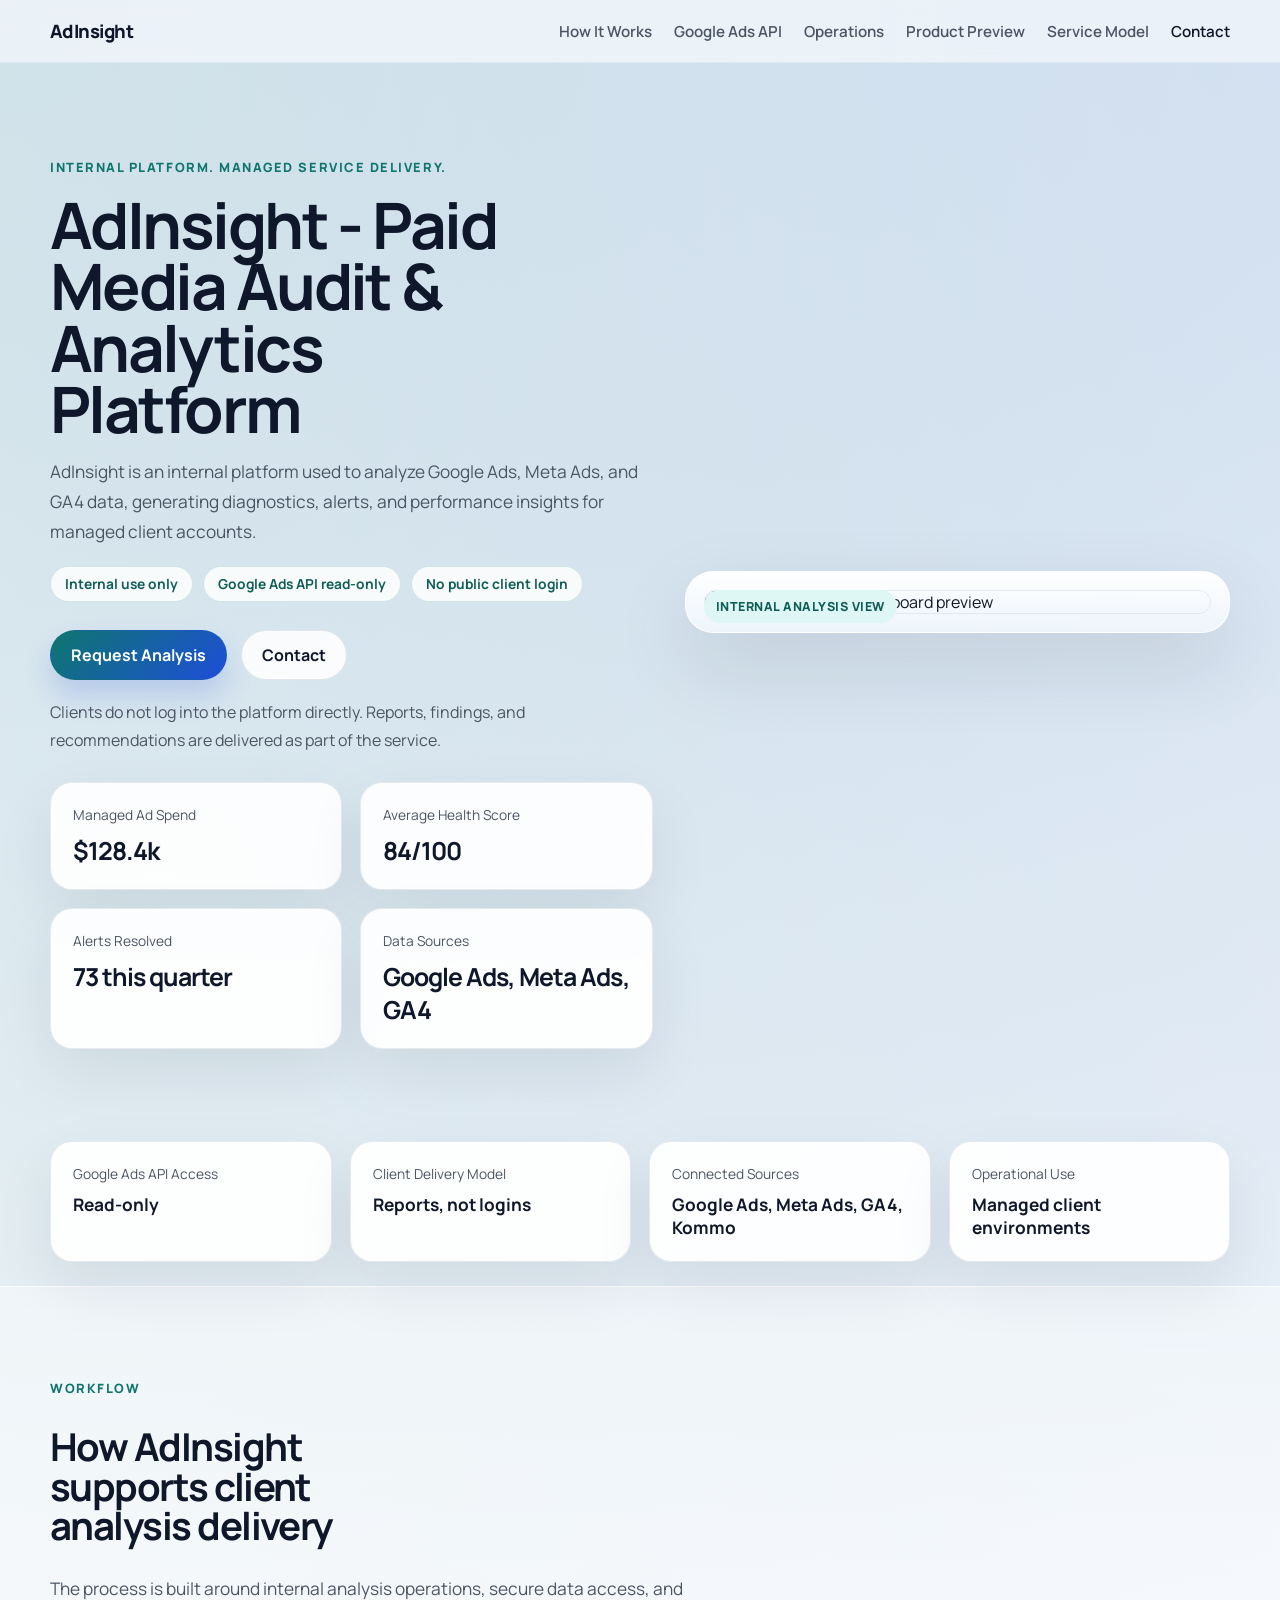
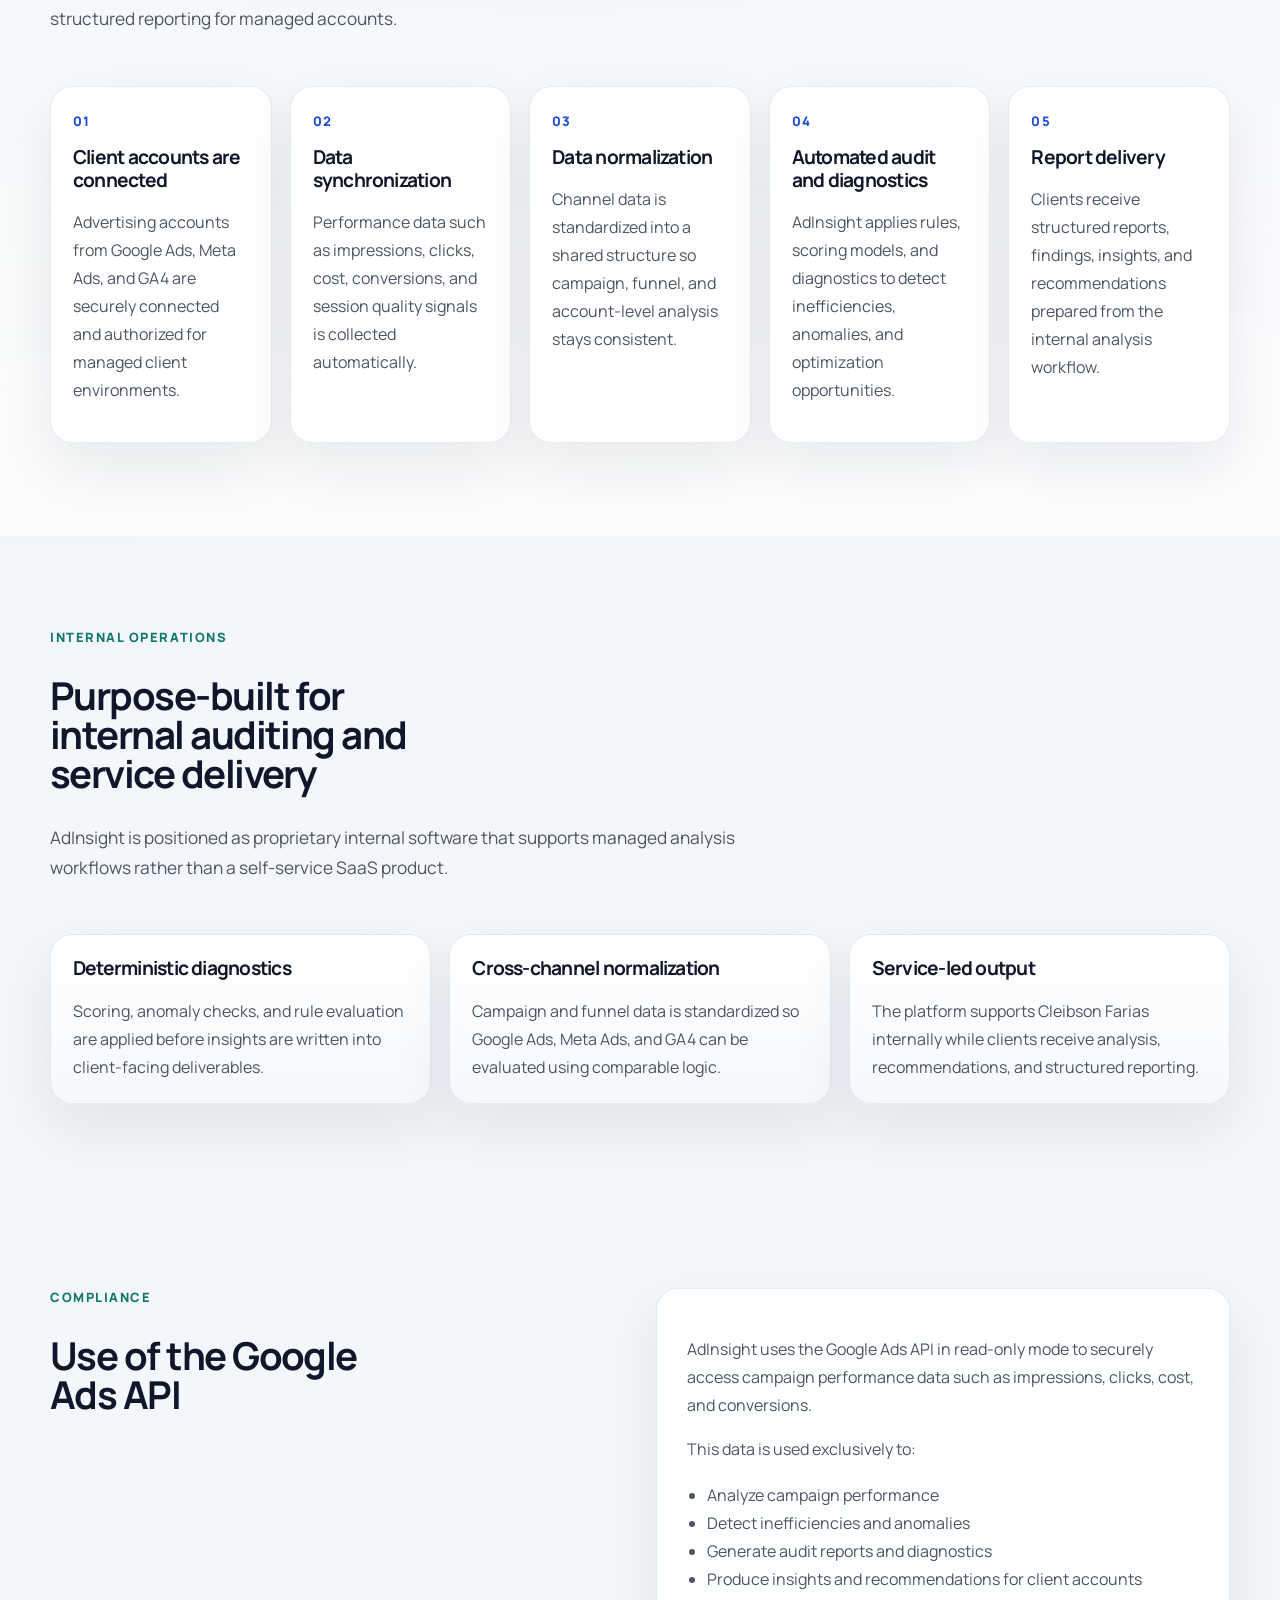
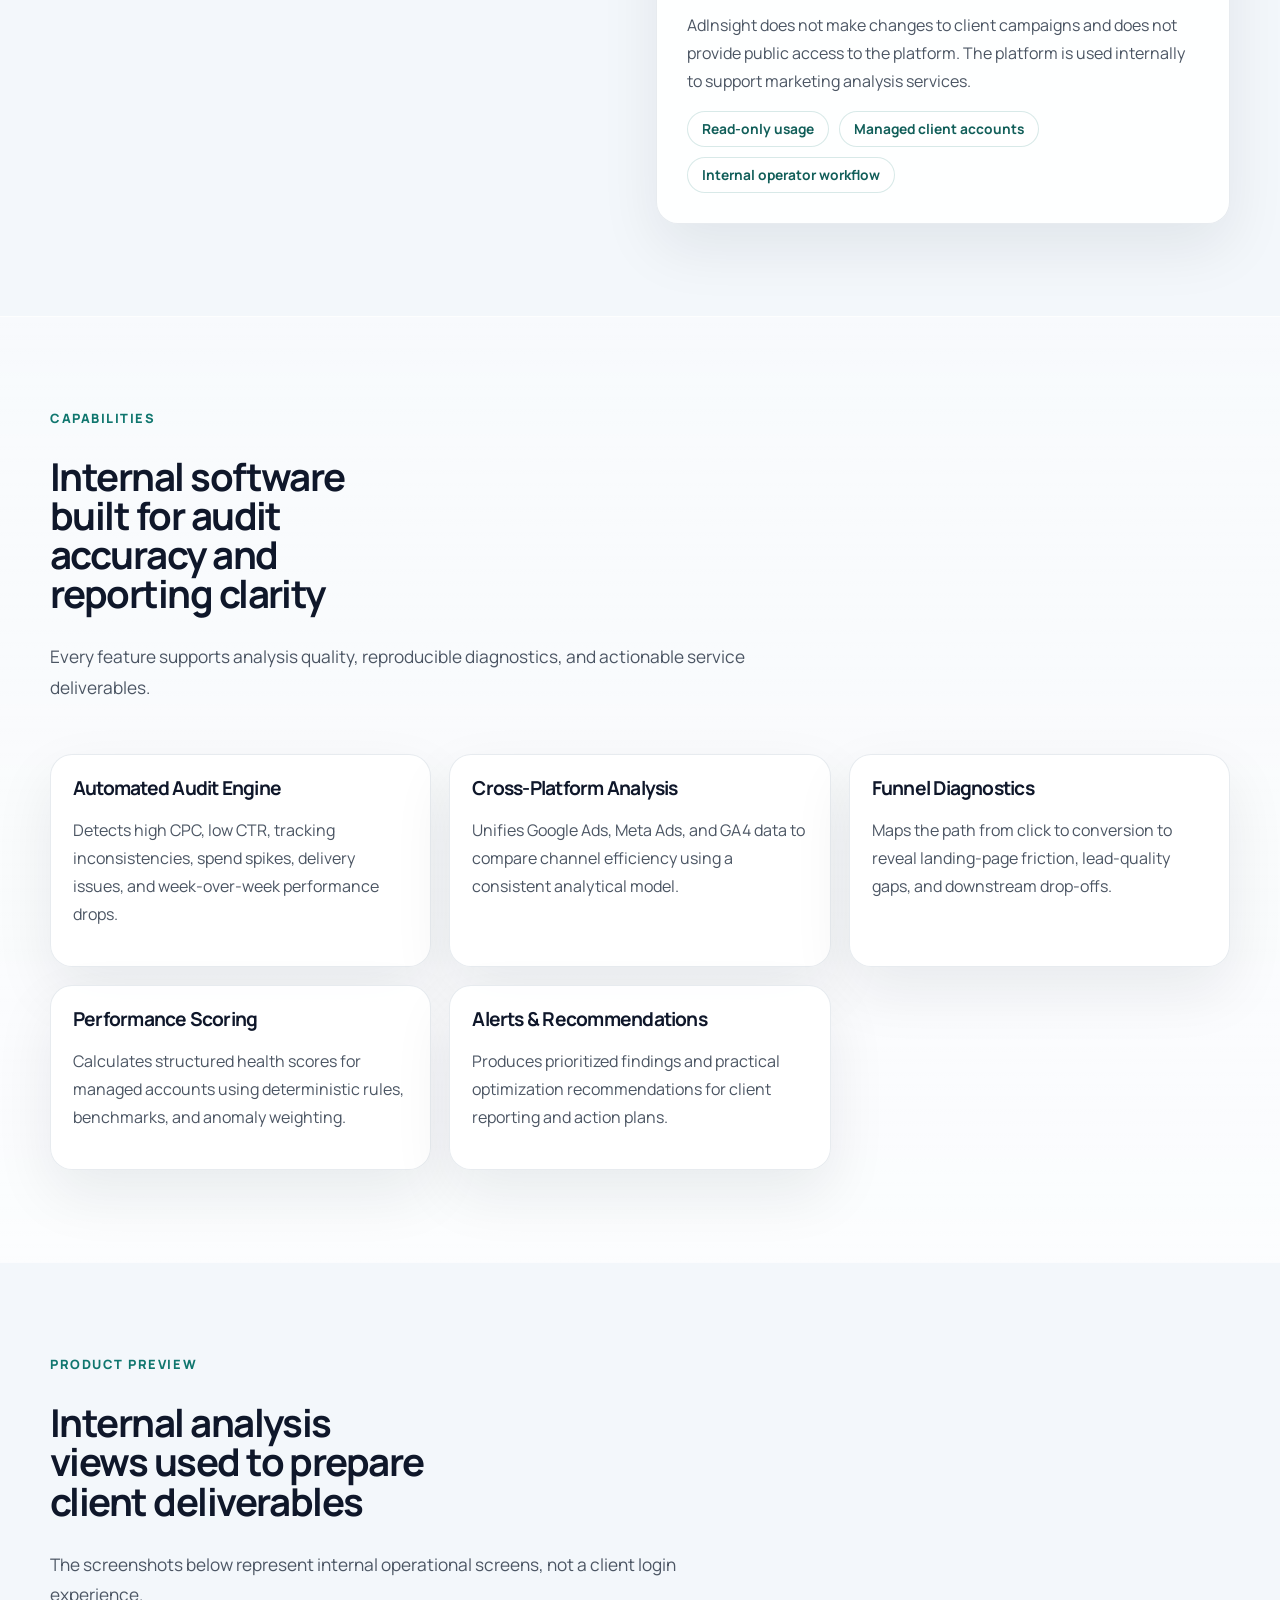
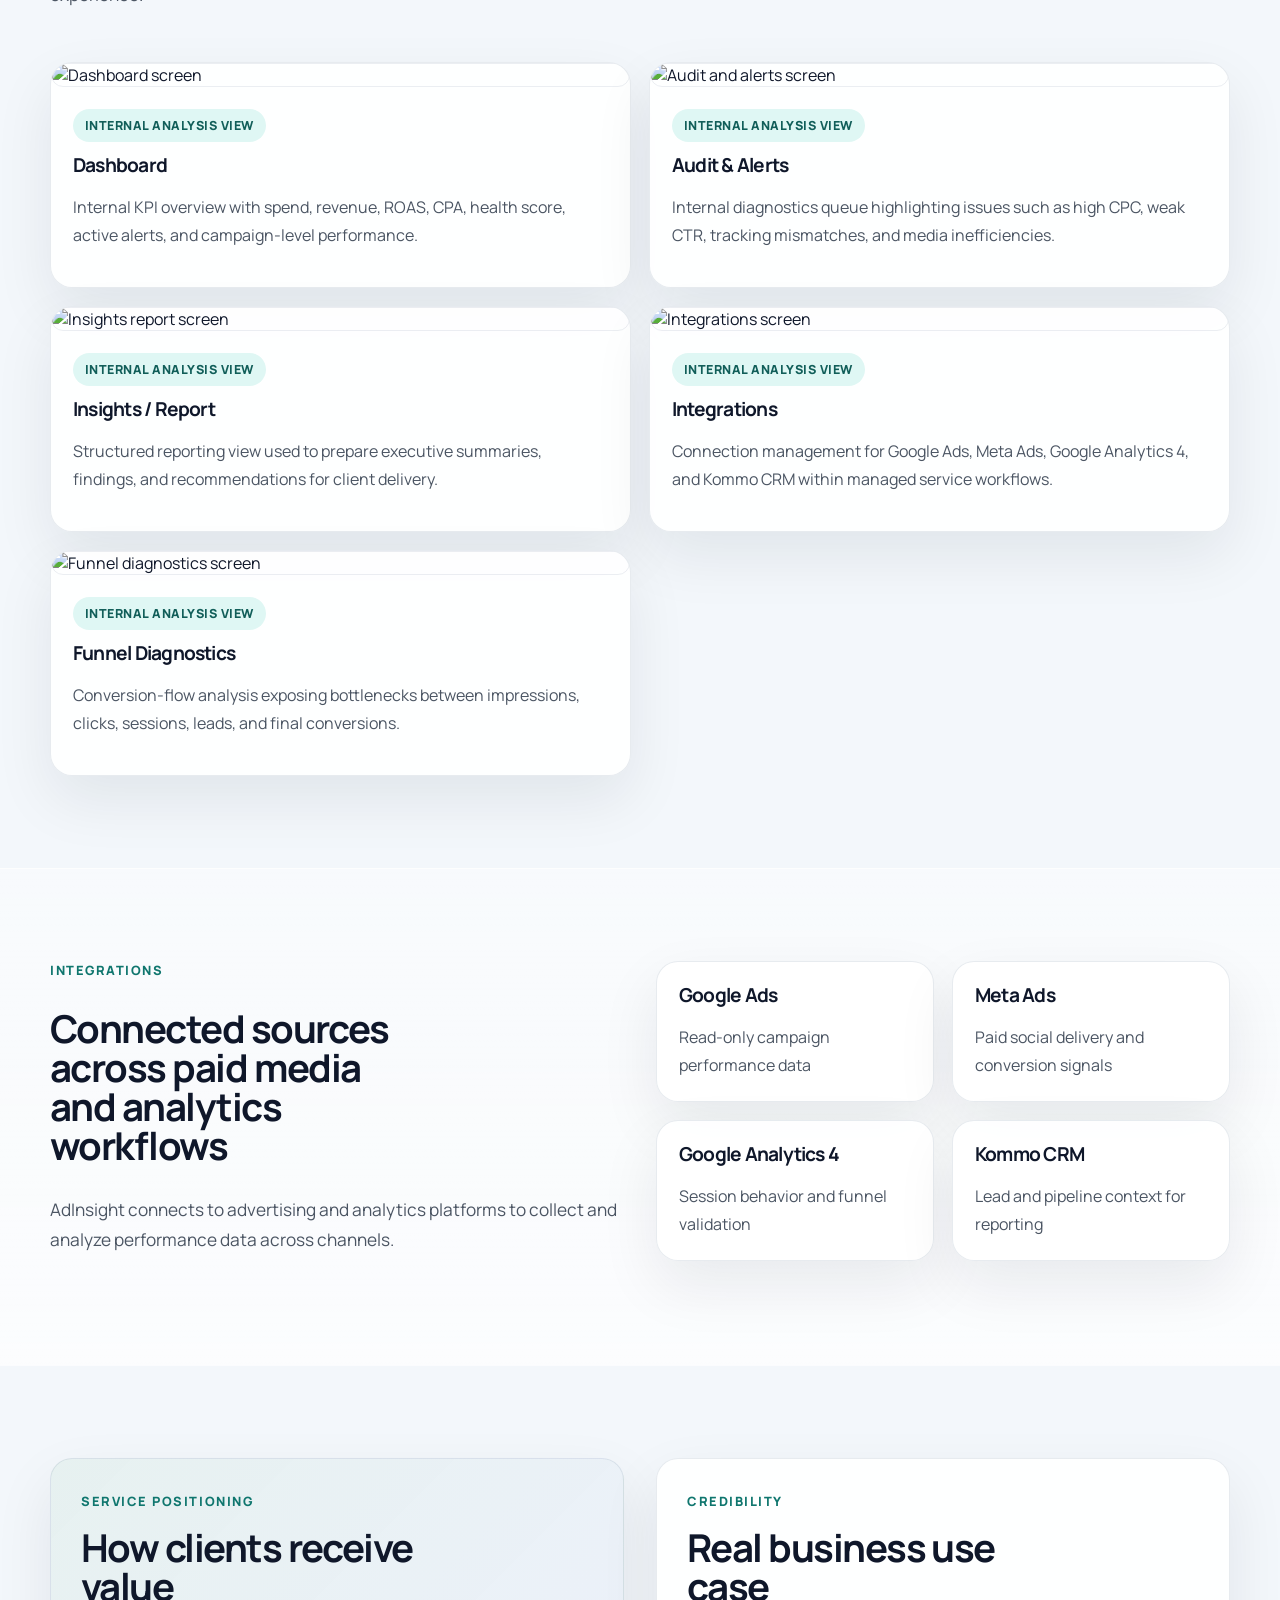
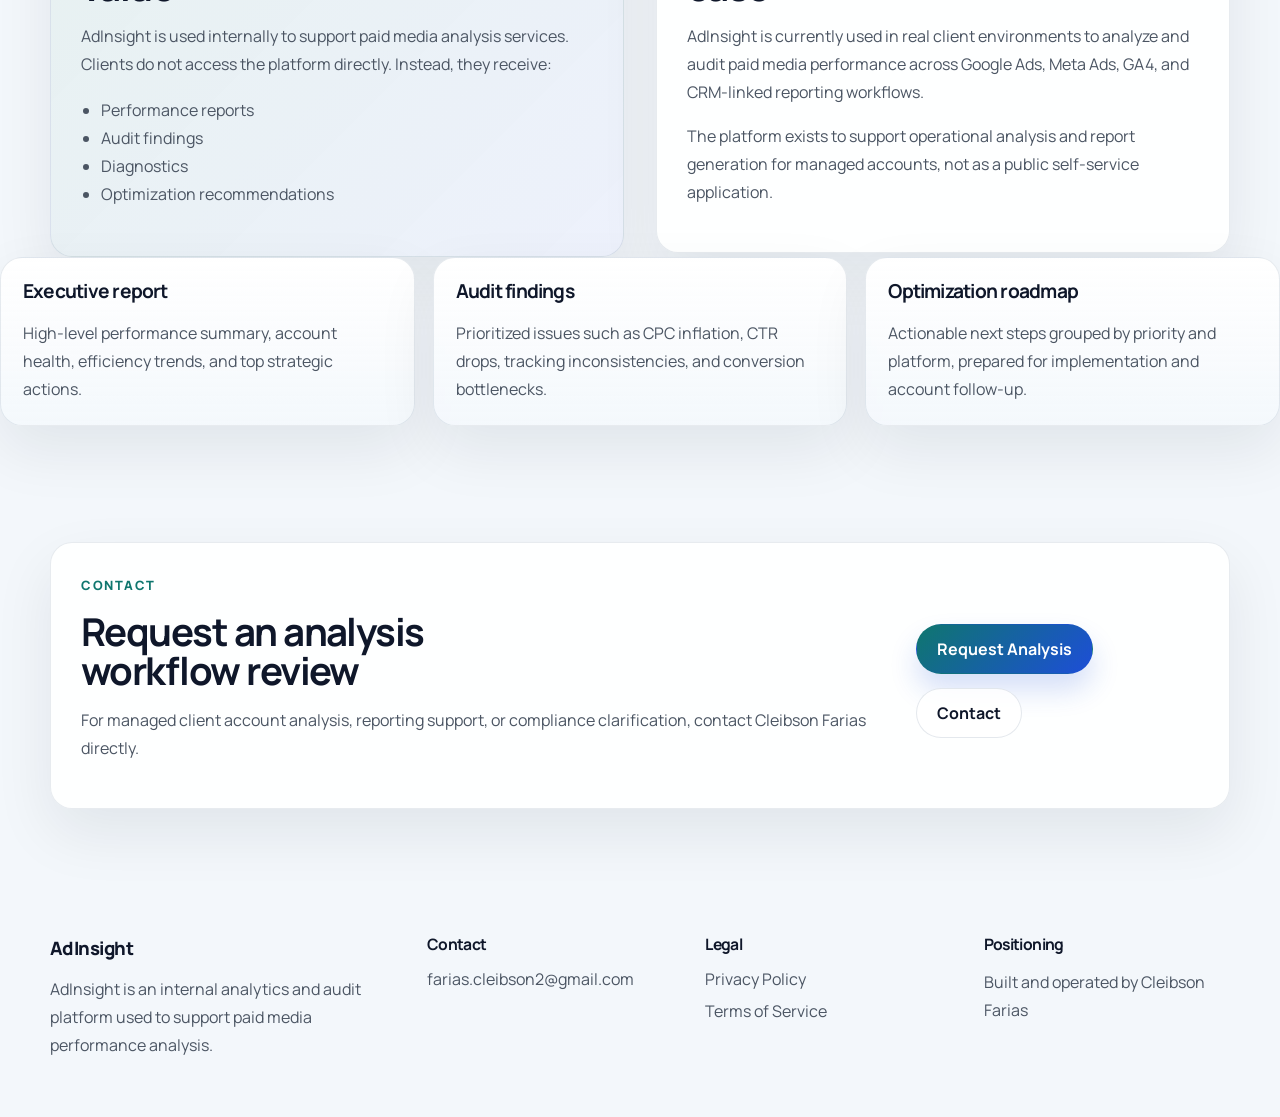
==== index.html @ 9302a30e "Add files via upload" ====
<!DOCTYPE html>
<html lang="en">
<head>
    <meta charset="UTF-8">
    <meta name="viewport" content="width=device-width, initial-scale=1.0">
    <title>AdInsight | Internal Paid Media Audit Platform</title>
    <meta
        name="description"
        content="AdInsight is an internal paid media audit and analytics platform used by Cleibson Farias to analyze managed client accounts and deliver reports, diagnostics, and recommendations."
    >
    <meta name="theme-color" content="#f3f7fb">
    <meta property="og:title" content="AdInsight | Internal Paid Media Audit Platform">
    <meta property="og:description" content="Internal paid media audit and analytics platform used to analyze managed Google Ads, Meta Ads, and GA4 accounts.">
    <meta property="og:type" content="website">
    <meta property="og:image" content="./images/dashboard.png">
    <link rel="preconnect" href="https://fonts.googleapis.com">
    <link rel="preconnect" href="https://fonts.gstatic.com" crossorigin>
    <link href="https://fonts.googleapis.com/css2?family=Manrope:wght@400;500;600;700;800&display=swap" rel="stylesheet">
    <link rel="stylesheet" href="./site.css">
</head>
<body>
<header class="site-header">
    <div class="container header-inner">
        <a class="brand" href="./">AdInsight</a>
        <nav class="nav">
            <a href="#how-it-works">How It Works</a>
            <a href="#google-ads-api">Google Ads API</a>
            <a href="#internal-operations">Operations</a>
            <a href="#product-preview">Product Preview</a>
            <a href="#service-model">Service Model</a>
            <a href="mailto:farias.cleibson2@gmail.com" class="nav-cta">Contact</a>
        </nav>
    </div>
</header>

<main>
    <section class="hero">
        <div class="container hero-grid">
            <div class="hero-copy">
                <div class="eyebrow">Internal platform. Managed service delivery.</div>
                <h1>AdInsight - Paid Media Audit &amp; Analytics Platform</h1>
                <p class="hero-subtitle">
                    AdInsight is an internal platform used to analyze Google Ads, Meta Ads, and GA4 data,
                    generating diagnostics, alerts, and performance insights for managed client accounts.
                </p>
                <div class="hero-tags">
                    <span>Internal use only</span>
                    <span>Google Ads API read-only</span>
                    <span>No public client login</span>
                </div>
                <div class="hero-cta">
                    <a class="button button-primary" href="mailto:farias.cleibson2@gmail.com?subject=Request%20Analysis">Request Analysis</a>
                    <a class="button button-secondary" href="mailto:farias.cleibson2@gmail.com">Contact</a>
                </div>
                <p class="hero-note">
                    Clients do not log into the platform directly. Reports, findings, and recommendations are delivered as part of the service.
                </p>
                <div class="hero-metrics">
                    <article class="metric-card">
                        <span>Managed Ad Spend</span>
                        <strong>$128.4k</strong>
                    </article>
                    <article class="metric-card">
                        <span>Average Health Score</span>
                        <strong>84/100</strong>
                    </article>
                    <article class="metric-card">
                        <span>Alerts Resolved</span>
                        <strong>73 this quarter</strong>
                    </article>
                    <article class="metric-card">
                        <span>Data Sources</span>
                        <strong>Google Ads, Meta Ads, GA4</strong>
                    </article>
                </div>
            </div>
            <div class="hero-visual">
                <div class="visual-frame">
                    <div class="visual-badge">Internal analysis view</div>
                    <img src="./images/dashboard.png" alt="AdInsight internal dashboard preview">
                </div>
            </div>
        </div>
    </section>

    <section class="signals-strip">
        <div class="container signals-grid">
            <article class="signal-card">
                <span>Google Ads API Access</span>
                <strong>Read-only</strong>
            </article>
            <article class="signal-card">
                <span>Client Delivery Model</span>
                <strong>Reports, not logins</strong>
            </article>
            <article class="signal-card">
                <span>Connected Sources</span>
                <strong>Google Ads, Meta Ads, GA4, Kommo</strong>
            </article>
            <article class="signal-card">
                <span>Operational Use</span>
                <strong>Managed client environments</strong>
            </article>
        </div>
    </section>

    <section class="section section-alt" id="how-it-works">
        <div class="container">
            <div class="section-heading">
                <div class="eyebrow">Workflow</div>
                <h2>How AdInsight supports client analysis delivery</h2>
                <p>The process is built around internal analysis operations, secure data access, and structured reporting for managed accounts.</p>
            </div>
            <div class="steps-grid">
                <article class="step-card">
                    <span class="step-number">01</span>
                    <h3>Client accounts are connected</h3>
                    <p>Advertising accounts from Google Ads, Meta Ads, and GA4 are securely connected and authorized for managed client environments.</p>
                </article>
                <article class="step-card">
                    <span class="step-number">02</span>
                    <h3>Data synchronization</h3>
                    <p>Performance data such as impressions, clicks, cost, conversions, and session quality signals is collected automatically.</p>
                </article>
                <article class="step-card">
                    <span class="step-number">03</span>
                    <h3>Data normalization</h3>
                    <p>Channel data is standardized into a shared structure so campaign, funnel, and account-level analysis stays consistent.</p>
                </article>
                <article class="step-card">
                    <span class="step-number">04</span>
                    <h3>Automated audit and diagnostics</h3>
                    <p>AdInsight applies rules, scoring models, and diagnostics to detect inefficiencies, anomalies, and optimization opportunities.</p>
                </article>
                <article class="step-card">
                    <span class="step-number">05</span>
                    <h3>Report delivery</h3>
                    <p>Clients receive structured reports, findings, insights, and recommendations prepared from the internal analysis workflow.</p>
                </article>
            </div>
        </div>
    </section>

    <section class="section" id="internal-operations">
        <div class="container">
            <div class="section-heading">
                <div class="eyebrow">Internal Operations</div>
                <h2>Purpose-built for internal auditing and service delivery</h2>
                <p>AdInsight is positioned as proprietary internal software that supports managed analysis workflows rather than a self-service SaaS product.</p>
            </div>
            <div class="highlight-grid">
                <article class="highlight-card">
                    <h3>Deterministic diagnostics</h3>
                    <p>Scoring, anomaly checks, and rule evaluation are applied before insights are written into client-facing deliverables.</p>
                </article>
                <article class="highlight-card">
                    <h3>Cross-channel normalization</h3>
                    <p>Campaign and funnel data is standardized so Google Ads, Meta Ads, and GA4 can be evaluated using comparable logic.</p>
                </article>
                <article class="highlight-card">
                    <h3>Service-led output</h3>
                    <p>The platform supports Cleibson Farias internally while clients receive analysis, recommendations, and structured reporting.</p>
                </article>
            </div>
        </div>
    </section>

    <section class="section" id="google-ads-api">
        <div class="container split-section">
            <div class="section-heading narrow">
                <div class="eyebrow">Compliance</div>
                <h2>Use of the Google Ads API</h2>
            </div>
            <div class="compliance-card">
                <p>
                    AdInsight uses the Google Ads API in read-only mode to securely access campaign performance data such as impressions, clicks, cost, and conversions.
                </p>
                <p>This data is used exclusively to:</p>
                <ul class="check-list">
                    <li>Analyze campaign performance</li>
                    <li>Detect inefficiencies and anomalies</li>
                    <li>Generate audit reports and diagnostics</li>
                    <li>Produce insights and recommendations for client accounts</li>
                </ul>
                <p>
                    AdInsight does not make changes to client campaigns and does not provide public access to the platform. The platform is used internally to support marketing analysis services.
                </p>
                <div class="compliance-badges">
                    <span>Read-only usage</span>
                    <span>Managed client accounts</span>
                    <span>Internal operator workflow</span>
                </div>
            </div>
        </div>
    </section>

    <section class="section section-alt" id="features">
        <div class="container">
            <div class="section-heading">
                <div class="eyebrow">Capabilities</div>
                <h2>Internal software built for audit accuracy and reporting clarity</h2>
                <p>Every feature supports analysis quality, reproducible diagnostics, and actionable service deliverables.</p>
            </div>
            <div class="feature-grid">
                <article class="feature-card">
                    <h3>Automated Audit Engine</h3>
                    <p>Detects high CPC, low CTR, tracking inconsistencies, spend spikes, delivery issues, and week-over-week performance drops.</p>
                </article>
                <article class="feature-card">
                    <h3>Cross-Platform Analysis</h3>
                    <p>Unifies Google Ads, Meta Ads, and GA4 data to compare channel efficiency using a consistent analytical model.</p>
                </article>
                <article class="feature-card">
                    <h3>Funnel Diagnostics</h3>
                    <p>Maps the path from click to conversion to reveal landing-page friction, lead-quality gaps, and downstream drop-offs.</p>
                </article>
                <article class="feature-card">
                    <h3>Performance Scoring</h3>
                    <p>Calculates structured health scores for managed accounts using deterministic rules, benchmarks, and anomaly weighting.</p>
                </article>
                <article class="feature-card">
                    <h3>Alerts &amp; Recommendations</h3>
                    <p>Produces prioritized findings and practical optimization recommendations for client reporting and action plans.</p>
                </article>
            </div>
        </div>
    </section>

    <section class="section" id="product-preview">
        <div class="container">
            <div class="section-heading">
                <div class="eyebrow">Product Preview</div>
                <h2>Internal analysis views used to prepare client deliverables</h2>
                <p>The screenshots below represent internal operational screens, not a client login experience.</p>
            </div>
            <div class="preview-grid">
                <article class="preview-card">
                    <img src="./images/dashboard.png" alt="Dashboard screen">
                    <div class="preview-copy">
                        <div class="preview-meta">Internal analysis view</div>
                        <h3>Dashboard</h3>
                        <p>Internal KPI overview with spend, revenue, ROAS, CPA, health score, active alerts, and campaign-level performance.</p>
                    </div>
                </article>
                <article class="preview-card">
                    <img src="./images/alerts.png" alt="Audit and alerts screen">
                    <div class="preview-copy">
                        <div class="preview-meta">Internal analysis view</div>
                        <h3>Audit &amp; Alerts</h3>
                        <p>Internal diagnostics queue highlighting issues such as high CPC, weak CTR, tracking mismatches, and media inefficiencies.</p>
                    </div>
                </article>
                <article class="preview-card">
                    <img src="./images/insights.png" alt="Insights report screen">
                    <div class="preview-copy">
                        <div class="preview-meta">Internal analysis view</div>
                        <h3>Insights / Report</h3>
                        <p>Structured reporting view used to prepare executive summaries, findings, and recommendations for client delivery.</p>
                    </div>
                </article>
                <article class="preview-card">
                    <img src="./images/integrations.png" alt="Integrations screen">
                    <div class="preview-copy">
                        <div class="preview-meta">Internal analysis view</div>
                        <h3>Integrations</h3>
                        <p>Connection management for Google Ads, Meta Ads, Google Analytics 4, and Kommo CRM within managed service workflows.</p>
                    </div>
                </article>
                <article class="preview-card">
                    <img src="./images/funnel.png" alt="Funnel diagnostics screen">
                    <div class="preview-copy">
                        <div class="preview-meta">Internal analysis view</div>
                        <h3>Funnel Diagnostics</h3>
                        <p>Conversion-flow analysis exposing bottlenecks between impressions, clicks, sessions, leads, and final conversions.</p>
                    </div>
                </article>
            </div>
        </div>
    </section>

    <section class="section section-alt" id="integrations">
        <div class="container split-section integrations-layout">
            <div class="section-heading narrow">
                <div class="eyebrow">Integrations</div>
                <h2>Connected sources across paid media and analytics workflows</h2>
                <p>AdInsight connects to advertising and analytics platforms to collect and analyze performance data across channels.</p>
            </div>
            <div class="integration-list">
                <article class="integration-card">
                    <h3>Google Ads</h3>
                    <p>Read-only campaign performance data</p>
                </article>
                <article class="integration-card">
                    <h3>Meta Ads</h3>
                    <p>Paid social delivery and conversion signals</p>
                </article>
                <article class="integration-card">
                    <h3>Google Analytics 4</h3>
                    <p>Session behavior and funnel validation</p>
                </article>
                <article class="integration-card">
                    <h3>Kommo CRM</h3>
                    <p>Lead and pipeline context for reporting</p>
                </article>
            </div>
        </div>
    </section>

    <section class="section" id="service-model">
        <div class="container service-grid">
            <div class="service-card service-card-primary">
                <div class="eyebrow">Service Positioning</div>
                <h2>How clients receive value</h2>
                <p>
                    AdInsight is used internally to support paid media analysis services. Clients do not access the platform directly. Instead, they receive:
                </p>
                <ul class="check-list">
                    <li>Performance reports</li>
                    <li>Audit findings</li>
                    <li>Diagnostics</li>
                    <li>Optimization recommendations</li>
                </ul>
            </div>
            <div class="service-card">
                <div class="eyebrow">Credibility</div>
                <h2>Real business use case</h2>
                <p>
                    AdInsight is currently used in real client environments to analyze and audit paid media performance across Google Ads, Meta Ads, GA4, and CRM-linked reporting workflows.
                </p>
                <p>
                    The platform exists to support operational analysis and report generation for managed accounts, not as a public self-service application.
                </p>
            </div>
        </div>
        <div class="deliverables-grid">
            <article class="deliverable-card">
                <h3>Executive report</h3>
                <p>High-level performance summary, account health, efficiency trends, and top strategic actions.</p>
            </article>
            <article class="deliverable-card">
                <h3>Audit findings</h3>
                <p>Prioritized issues such as CPC inflation, CTR drops, tracking inconsistencies, and conversion bottlenecks.</p>
            </article>
            <article class="deliverable-card">
                <h3>Optimization roadmap</h3>
                <p>Actionable next steps grouped by priority and platform, prepared for implementation and account follow-up.</p>
            </article>
        </div>
    </section>

    <section class="section final-cta">
        <div class="container final-cta-card">
            <div>
                <div class="eyebrow">Contact</div>
                <h2>Request an analysis workflow review</h2>
                <p>For managed client account analysis, reporting support, or compliance clarification, contact Cleibson Farias directly.</p>
            </div>
            <div class="hero-cta">
                <a class="button button-primary" href="mailto:farias.cleibson2@gmail.com?subject=AdInsight%20Analysis%20Request">Request Analysis</a>
                <a class="button button-secondary" href="mailto:farias.cleibson2@gmail.com">Contact</a>
            </div>
        </div>
    </section>
</main>

<footer class="site-footer">
    <div class="container footer-grid">
        <div>
            <div class="brand footer-brand">AdInsight</div>
            <p>AdInsight is an internal analytics and audit platform used to support paid media performance analysis.</p>
        </div>
        <div>
            <h3>Contact</h3>
            <a href="mailto:farias.cleibson2@gmail.com">farias.cleibson2@gmail.com</a>
        </div>
        <div>
            <h3>Legal</h3>
            <a href="./privacy-policy.html">Privacy Policy</a>
            <a href="./terms-of-service.html">Terms of Service</a>
        </div>
        <div>
            <h3>Positioning</h3>
            <p>Built and operated by Cleibson Farias</p>
        </div>
    </div>
</footer>
</body>
</html>
---- site.css ----
:root {
    --bg: #f3f7fb;
    --surface: rgba(255, 255, 255, 0.92);
    --text: #0f172a;
    --muted: #4b5563;
    --border: rgba(148, 163, 184, 0.22);
    --accent: #0f766e;
    --accent-dark: #115e59;
    --accent-soft: #dff7f4;
    --secondary: #1d4ed8;
    --shadow: 0 24px 60px rgba(15, 23, 42, 0.08);
    --radius-xl: 28px;
    --radius-lg: 22px;
    --container: 1180px;
}

* { box-sizing: border-box; }
html { scroll-behavior: smooth; }
body {
    margin: 0;
    font-family: "Manrope", sans-serif;
    color: var(--text);
    background:
        radial-gradient(circle at top left, rgba(15, 118, 110, 0.12), transparent 30%),
        radial-gradient(circle at top right, rgba(29, 78, 216, 0.1), transparent 28%),
        var(--bg);
}
a { color: inherit; text-decoration: none; }
img { display: block; width: 100%; }
.container { width: min(calc(100% - 40px), var(--container)); margin: 0 auto; }
.site-header {
    position: sticky; top: 0; z-index: 20; backdrop-filter: blur(18px);
    background: rgba(243, 247, 251, 0.78); border-bottom: 1px solid rgba(148, 163, 184, 0.12);
}
.header-inner { display: flex; align-items: center; justify-content: space-between; padding: 18px 0; gap: 24px; }
.brand { font-size: 1.15rem; font-weight: 800; letter-spacing: -0.03em; }
.nav { display: flex; align-items: center; gap: 22px; flex-wrap: wrap; }
.nav a { color: var(--muted); font-size: 0.95rem; font-weight: 600; }
.nav-cta { color: var(--text) !important; }
.hero, .section { padding: 92px 0; }
.section-alt {
    background: linear-gradient(180deg, rgba(255, 255, 255, 0.42), rgba(255, 255, 255, 0.72));
    border-top: 1px solid rgba(255, 255, 255, 0.52);
    border-bottom: 1px solid rgba(255, 255, 255, 0.52);
}
.hero-grid, .split-section, .service-grid, .footer-grid { display: grid; gap: 32px; }
.hero-grid { grid-template-columns: 1.05fr 0.95fr; align-items: center; }
.eyebrow {
    display: inline-flex; align-items: center; gap: 8px; font-size: 0.8rem; font-weight: 800;
    text-transform: uppercase; letter-spacing: 0.12em; color: var(--accent); margin-bottom: 18px;
}
h1, h2, h3 { margin: 0; letter-spacing: -0.04em; }
h1 { font-size: clamp(2.9rem, 5vw, 4.8rem); line-height: 0.96; max-width: 12ch; }
h2 { font-size: clamp(2rem, 3vw, 3rem); line-height: 1.02; max-width: 15ch; }
h3 { font-size: 1.2rem; line-height: 1.2; }
p, li { color: var(--muted); line-height: 1.75; font-size: 1rem; }
.hero-subtitle, .section-heading p { font-size: 1.08rem; max-width: 64ch; }
.hero-cta { display: flex; gap: 14px; flex-wrap: wrap; margin: 28px 0 18px; }
.button {
    display: inline-flex; align-items: center; justify-content: center; min-height: 50px; padding: 0 20px;
    border-radius: 999px; border: 1px solid transparent; font-weight: 700;
    transition: transform 160ms ease, box-shadow 160ms ease, background 160ms ease;
}
.button:hover { transform: translateY(-1px); }
.button-primary {
    color: #fff; background: linear-gradient(135deg, var(--accent), var(--secondary));
    box-shadow: 0 16px 28px rgba(29, 78, 216, 0.18);
}
.button-secondary { background: rgba(255, 255, 255, 0.86); border-color: rgba(148, 163, 184, 0.25); }
.hero-note { max-width: 58ch; }
.hero-tags, .compliance-badges { display: flex; gap: 10px; flex-wrap: wrap; }
.hero-tags { margin-top: 18px; }
.hero-tags span, .compliance-badges span {
    display: inline-flex; align-items: center; min-height: 36px; padding: 0 14px; border-radius: 999px;
    border: 1px solid rgba(15, 118, 110, 0.16); background: rgba(255, 255, 255, 0.82);
    color: var(--accent-dark); font-size: 0.86rem; font-weight: 700;
}
.hero-metrics, .steps-grid, .feature-grid, .preview-grid, .integration-list, .signals-grid, .highlight-grid, .deliverables-grid {
    display: grid; gap: 18px;
}
.hero-metrics { grid-template-columns: repeat(2, minmax(0, 1fr)); margin-top: 28px; }
.metric-card, .signal-card, .step-card, .feature-card, .preview-card, .integration-card, .highlight-card, .deliverable-card, .service-card, .compliance-card, .final-cta-card, .legal-card {
    background: var(--surface); border: 1px solid var(--border); border-radius: var(--radius-lg); box-shadow: var(--shadow);
}
.metric-card, .signal-card, .step-card, .feature-card, .integration-card, .highlight-card, .deliverable-card { padding: 22px; }
.metric-card span, .signal-card span { display: block; font-size: 0.86rem; color: var(--muted); margin-bottom: 10px; }
.metric-card strong { font-size: 1.55rem; letter-spacing: -0.04em; }
.signals-strip { padding: 0 0 24px; }
.signals-grid { grid-template-columns: repeat(4, minmax(0, 1fr)); }
.signal-card strong { font-size: 1.08rem; line-height: 1.35; }
.visual-frame {
    position: relative; padding: 18px; background: linear-gradient(180deg, rgba(255, 255, 255, 0.98), rgba(238, 245, 251, 0.95));
    border-radius: var(--radius-xl); border: 1px solid rgba(255, 255, 255, 0.9); box-shadow: 0 30px 80px rgba(15, 23, 42, 0.12);
}
.visual-frame img, .preview-card img { border-radius: 18px; border: 1px solid rgba(148, 163, 184, 0.18); }
.visual-badge, .preview-meta {
    display: inline-flex; width: fit-content; padding: 8px 12px; border-radius: 999px; background: var(--accent-soft);
    color: var(--accent-dark); font-size: 0.78rem; font-weight: 800; letter-spacing: 0.04em; text-transform: uppercase;
}
.visual-badge { position: absolute; top: 18px; left: 18px; }
.section-heading { display: grid; gap: 12px; margin-bottom: 34px; }
.narrow { margin-bottom: 0; }
.steps-grid { grid-template-columns: repeat(5, minmax(0, 1fr)); }
.step-number {
    display: inline-flex; margin-bottom: 16px; color: var(--secondary); font-size: 0.82rem; font-weight: 800; letter-spacing: 0.1em;
}
.split-section, .service-grid { grid-template-columns: repeat(2, minmax(0, 1fr)); align-items: start; }
.compliance-card, .service-card, .final-cta-card, .legal-card { padding: 30px; }
.check-list { margin: 18px 0; padding-left: 20px; }
.highlight-grid, .feature-grid, .deliverables-grid { grid-template-columns: repeat(3, minmax(0, 1fr)); }
.highlight-card, .deliverable-card {
    background: linear-gradient(180deg, rgba(255, 255, 255, 0.98), rgba(244, 248, 252, 0.9));
}
.highlight-card p, .deliverable-card p, .integration-card p { margin-bottom: 0; }
.preview-grid, .integration-list { grid-template-columns: repeat(2, minmax(0, 1fr)); }
.preview-card { overflow: hidden; }
.preview-copy { padding: 22px; }
.preview-copy h3 { margin: 12px 0 10px; }
.service-card-primary { background: linear-gradient(135deg, rgba(15, 118, 110, 0.1), rgba(29, 78, 216, 0.08)), var(--surface); }
.final-cta { padding-top: 24px; }
.final-cta-card { display: flex; align-items: center; justify-content: space-between; gap: 28px; }
.site-footer { padding: 34px 0 48px; }
.footer-grid { grid-template-columns: 1.4fr 1fr 1fr 1fr; align-items: start; }
.footer-grid h3 { font-size: 0.98rem; margin-bottom: 14px; }
.footer-grid a, .footer-grid p { display: block; margin: 0 0 10px; color: var(--muted); }
.footer-brand { margin-bottom: 14px; }
.legal-page { min-height: 100vh; display: grid; place-items: center; padding: 40px 0; }
.legal-back { display: inline-flex; margin-bottom: 18px; font-weight: 700; color: var(--secondary); }
@media (max-width: 1100px) {
    .hero-grid, .split-section, .service-grid, .footer-grid, .preview-grid, .feature-grid, .steps-grid, .integration-list, .signals-grid, .highlight-grid, .deliverables-grid {
        grid-template-columns: 1fr;
    }
    .hero-visual { order: -1; }
    .final-cta-card { flex-direction: column; align-items: flex-start; }
}
@media (max-width: 720px) {
    .container { width: min(calc(100% - 24px), var(--container)); }
    .site-header { position: static; }
    .header-inner, .nav { flex-direction: column; align-items: flex-start; }
    .hero, .section { padding: 64px 0; }
    .hero-metrics { grid-template-columns: 1fr; }
    .visual-badge { position: static; margin-bottom: 12px; }
    .compliance-card, .service-card, .final-cta-card, .legal-card { padding: 22px; }
}
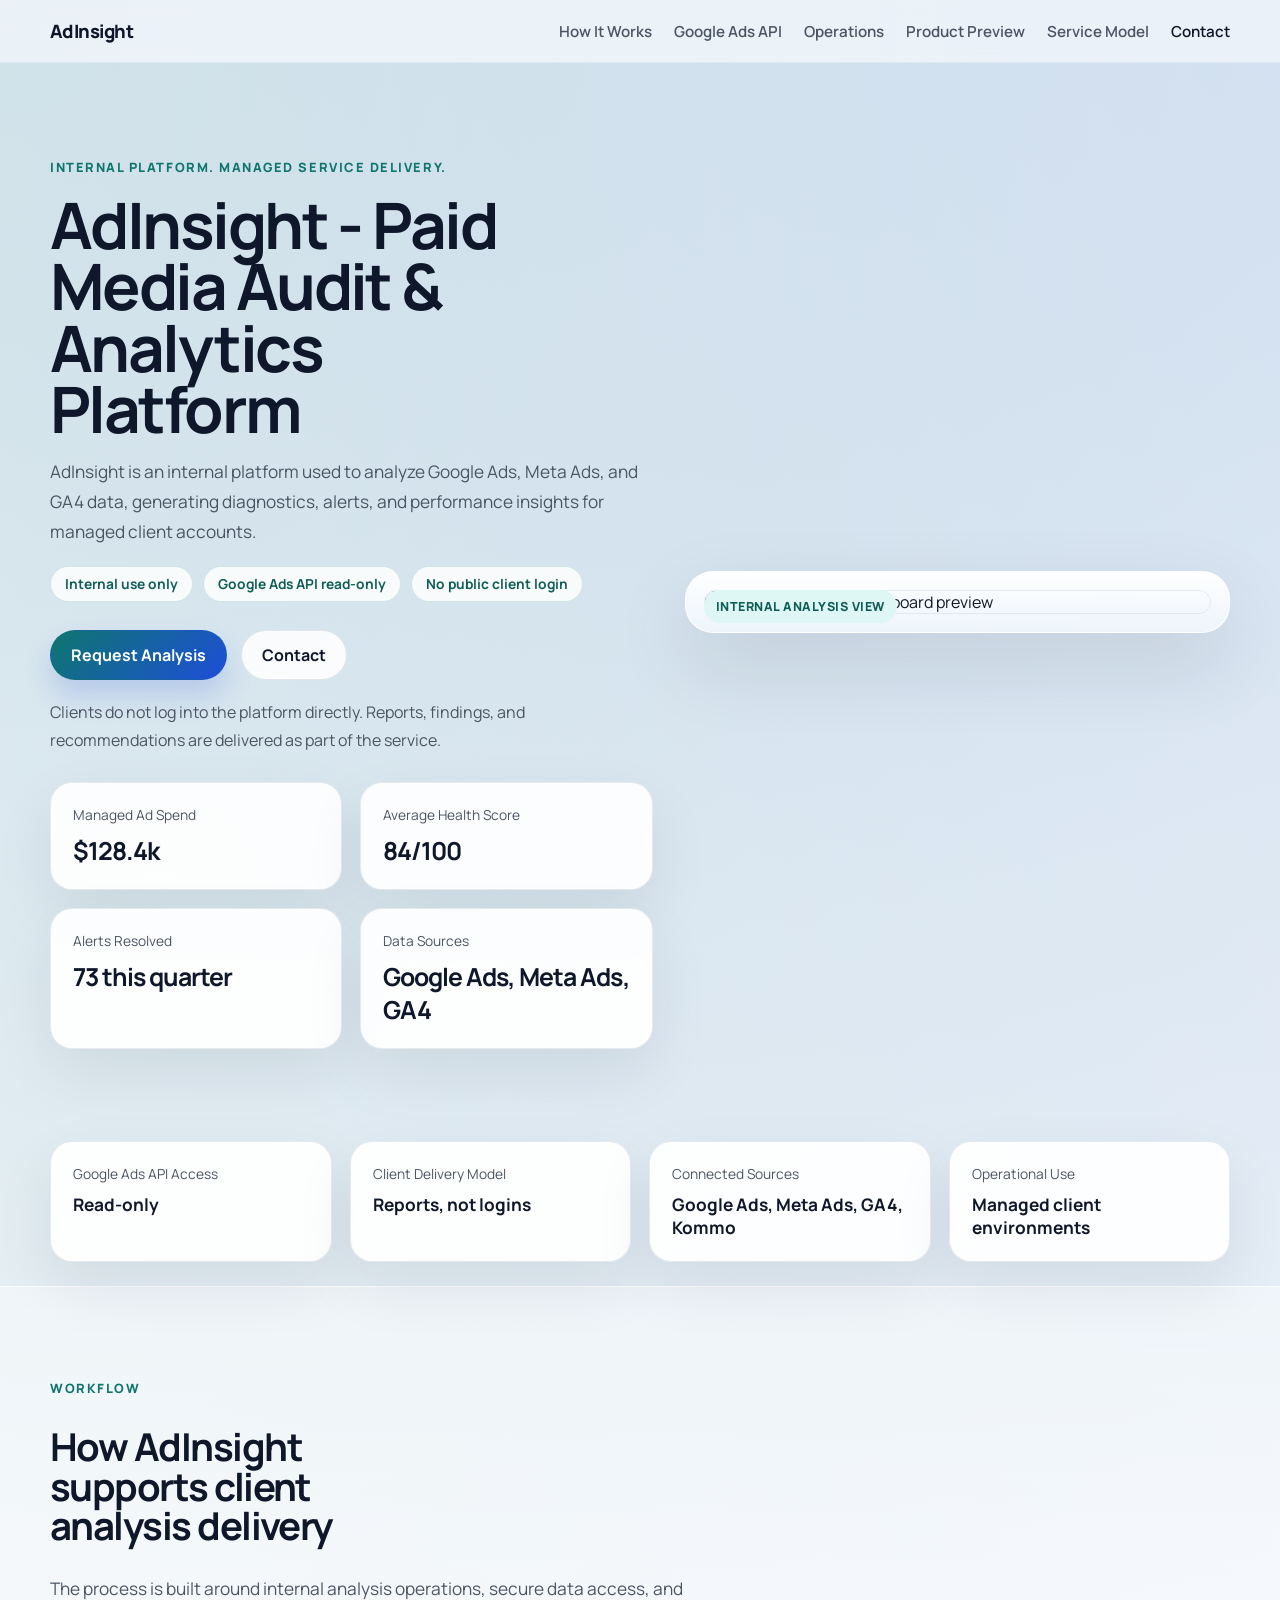
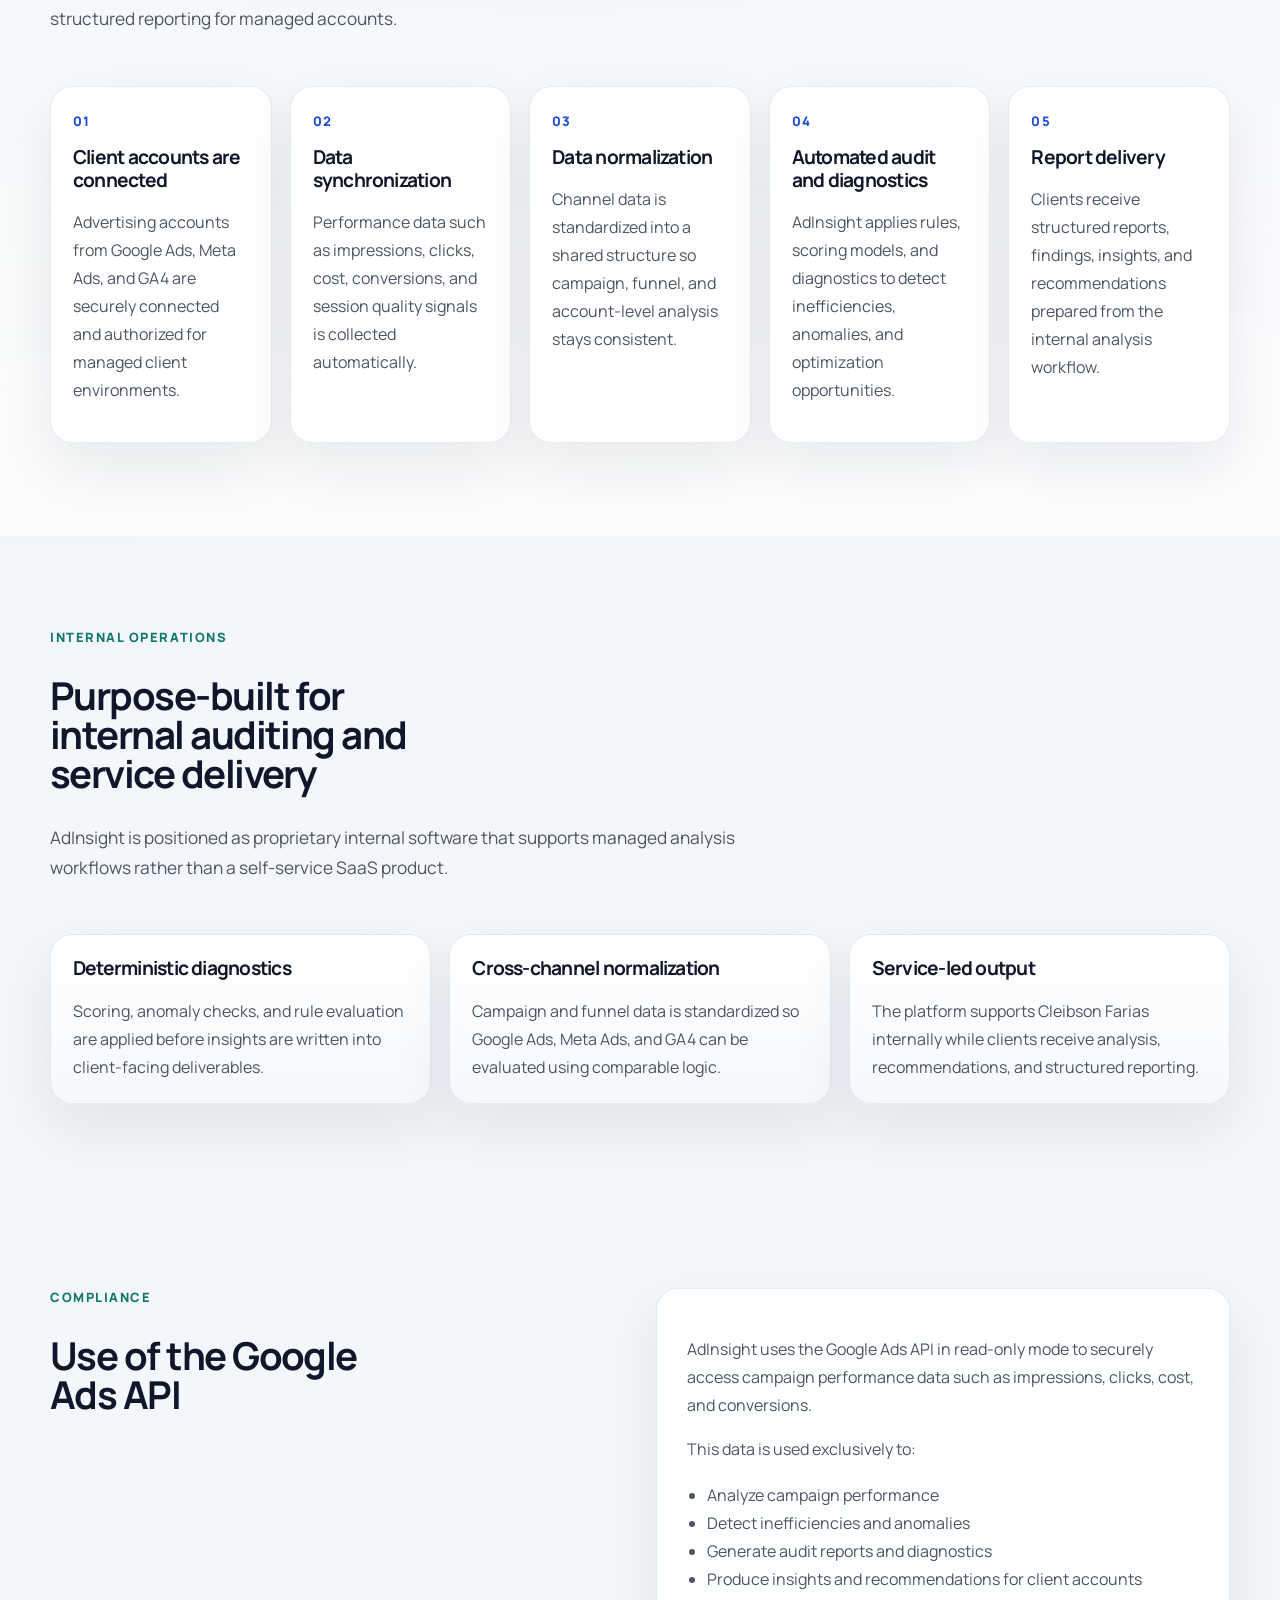
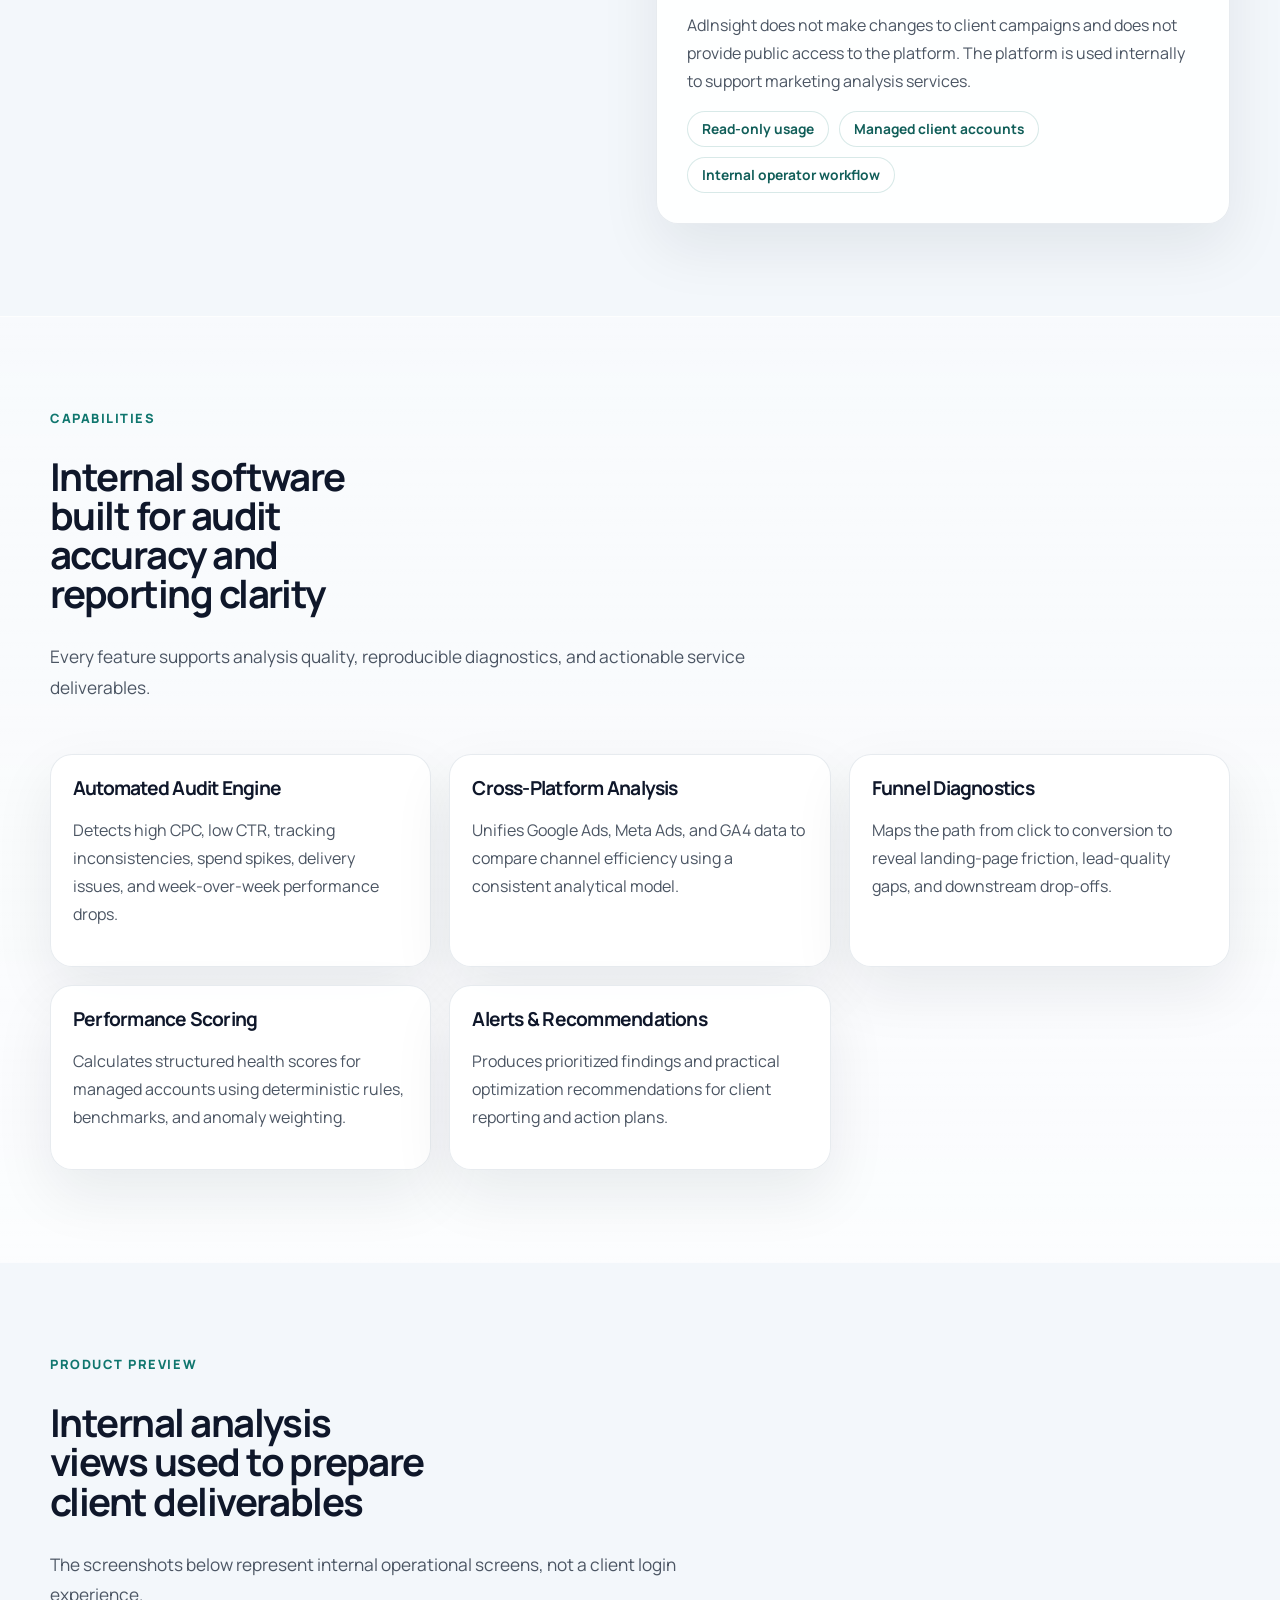
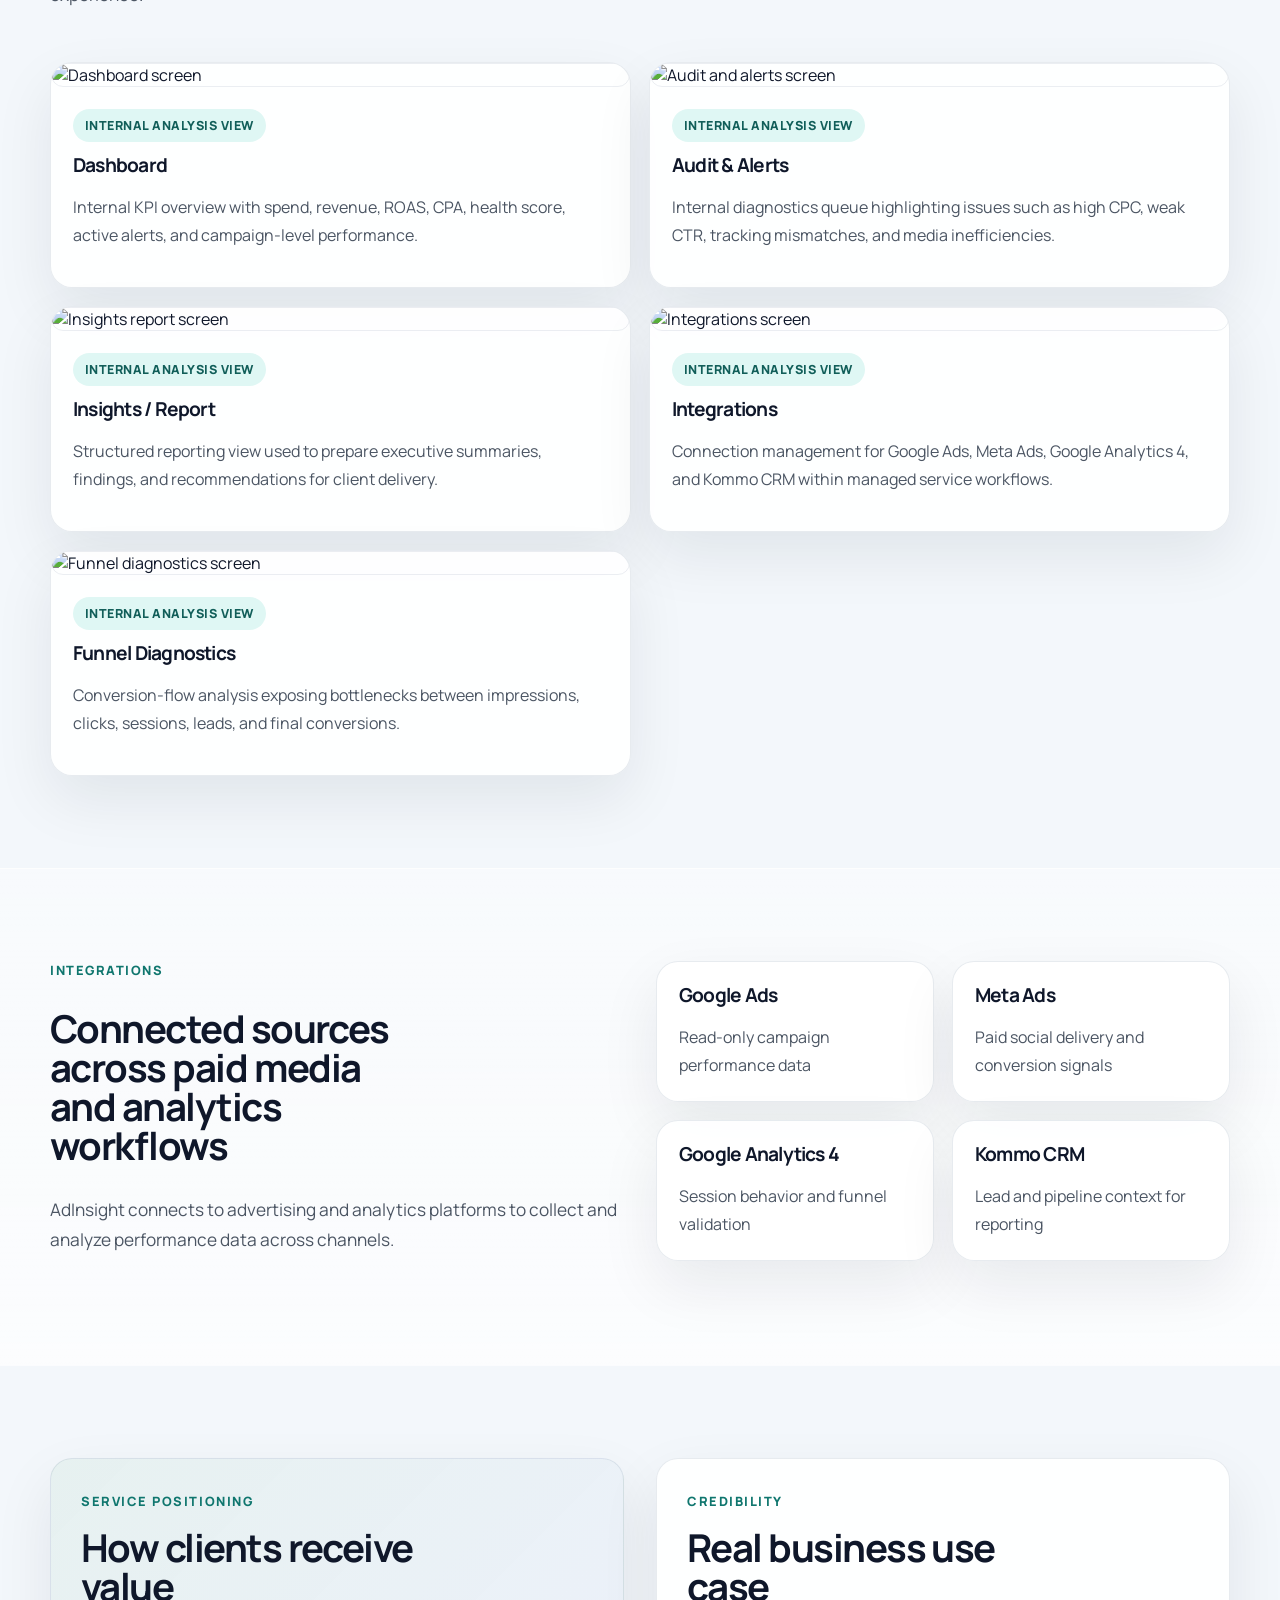
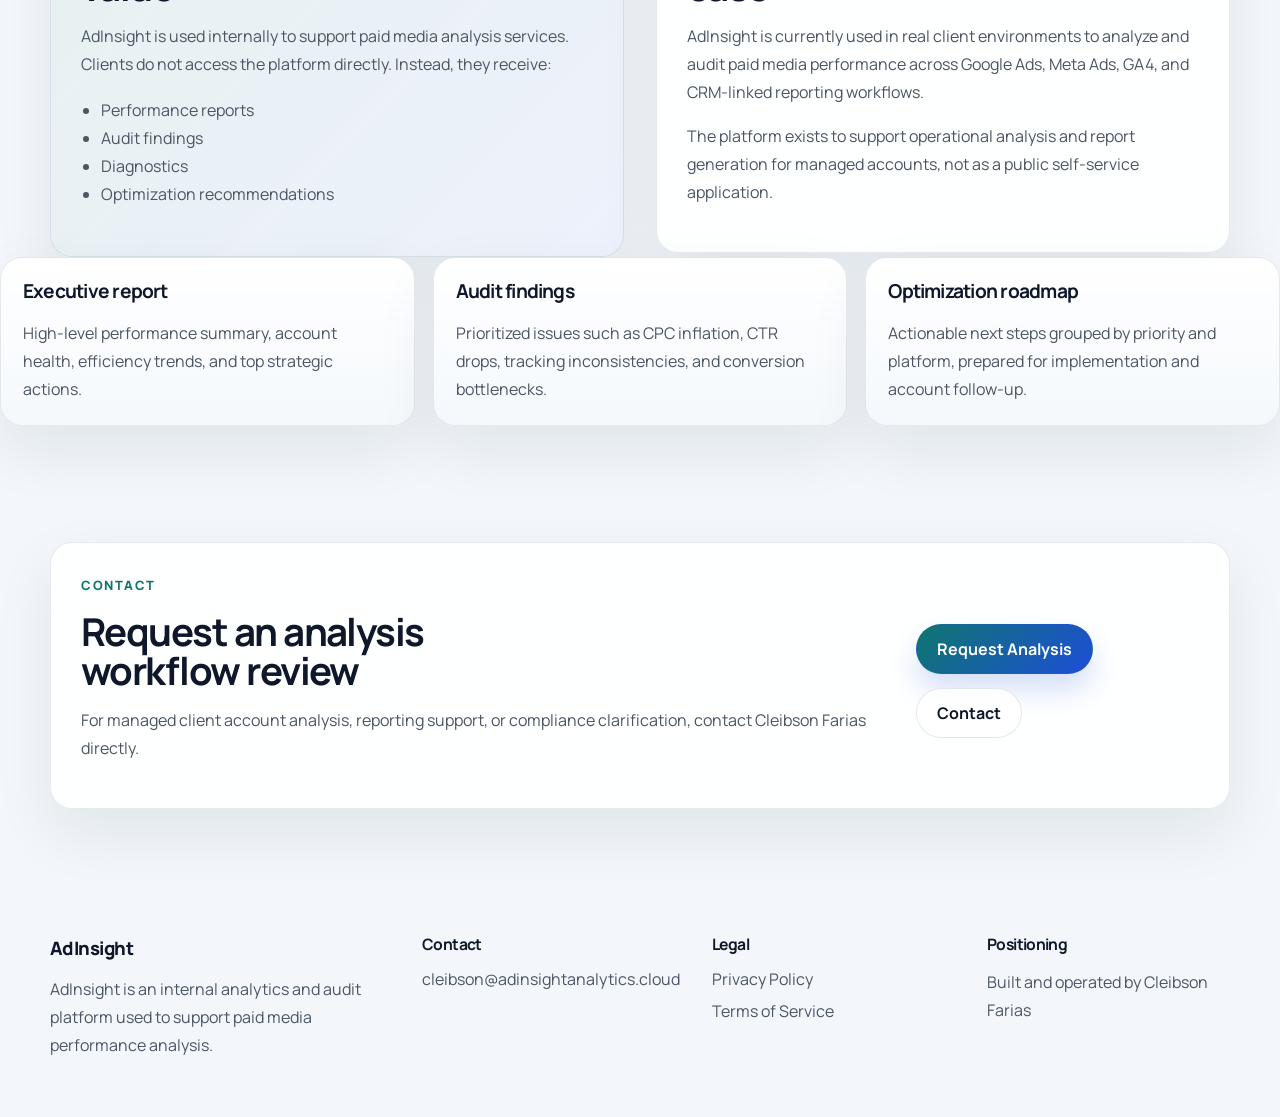
==== commit 34532a12: "Add files via upload" ====
--- a/index.html
+++ b/index.html
@@ -12,7 +12,8 @@
     <meta property="og:title" content="AdInsight | Internal Paid Media Audit Platform">
     <meta property="og:description" content="Internal paid media audit and analytics platform used to analyze managed Google Ads, Meta Ads, and GA4 accounts.">
     <meta property="og:type" content="website">
-    <meta property="og:image" content="./images/dashboard.png">
+    <meta property="og:url" content="http://adinsightanalytics.cloud/">
+    <meta property="og:image" content="http://adinsightanalytics.cloud/images/dashboard.png">
     <link rel="preconnect" href="https://fonts.googleapis.com">
     <link rel="preconnect" href="https://fonts.gstatic.com" crossorigin>
     <link href="https://fonts.googleapis.com/css2?family=Manrope:wght@400;500;600;700;800&display=swap" rel="stylesheet">
@@ -28,7 +29,7 @@
             <a href="#internal-operations">Operations</a>
             <a href="#product-preview">Product Preview</a>
             <a href="#service-model">Service Model</a>
-            <a href="mailto:farias.cleibson2@gmail.com" class="nav-cta">Contact</a>
+            <a href="mailto:cleibson@adinsightanalytics.cloud" class="nav-cta">Contact</a>
         </nav>
     </div>
 </header>
@@ -49,8 +50,8 @@
                     <span>No public client login</span>
                 </div>
                 <div class="hero-cta">
-                    <a class="button button-primary" href="mailto:farias.cleibson2@gmail.com?subject=Request%20Analysis">Request Analysis</a>
-                    <a class="button button-secondary" href="mailto:farias.cleibson2@gmail.com">Contact</a>
+                    <a class="button button-primary" href="mailto:cleibson@adinsightanalytics.cloud?subject=Request%20Analysis">Request Analysis</a>
+                    <a class="button button-secondary" href="mailto:cleibson@adinsightanalytics.cloud">Contact</a>
                 </div>
                 <p class="hero-note">
                     Clients do not log into the platform directly. Reports, findings, and recommendations are delivered as part of the service.
@@ -356,8 +357,8 @@
                 <p>For managed client account analysis, reporting support, or compliance clarification, contact Cleibson Farias directly.</p>
             </div>
             <div class="hero-cta">
-                <a class="button button-primary" href="mailto:farias.cleibson2@gmail.com?subject=AdInsight%20Analysis%20Request">Request Analysis</a>
-                <a class="button button-secondary" href="mailto:farias.cleibson2@gmail.com">Contact</a>
+                <a class="button button-primary" href="mailto:cleibson@adinsightanalytics.cloud?subject=AdInsight%20Analysis%20Request">Request Analysis</a>
+                <a class="button button-secondary" href="mailto:cleibson@adinsightanalytics.cloud">Contact</a>
             </div>
         </div>
     </section>
@@ -371,7 +372,7 @@
         </div>
         <div>
             <h3>Contact</h3>
-            <a href="mailto:farias.cleibson2@gmail.com">farias.cleibson2@gmail.com</a>
+            <a href="mailto:cleibson@adinsightanalytics.cloud">cleibson@adinsightanalytics.cloud</a>
         </div>
         <div>
             <h3>Legal</h3>
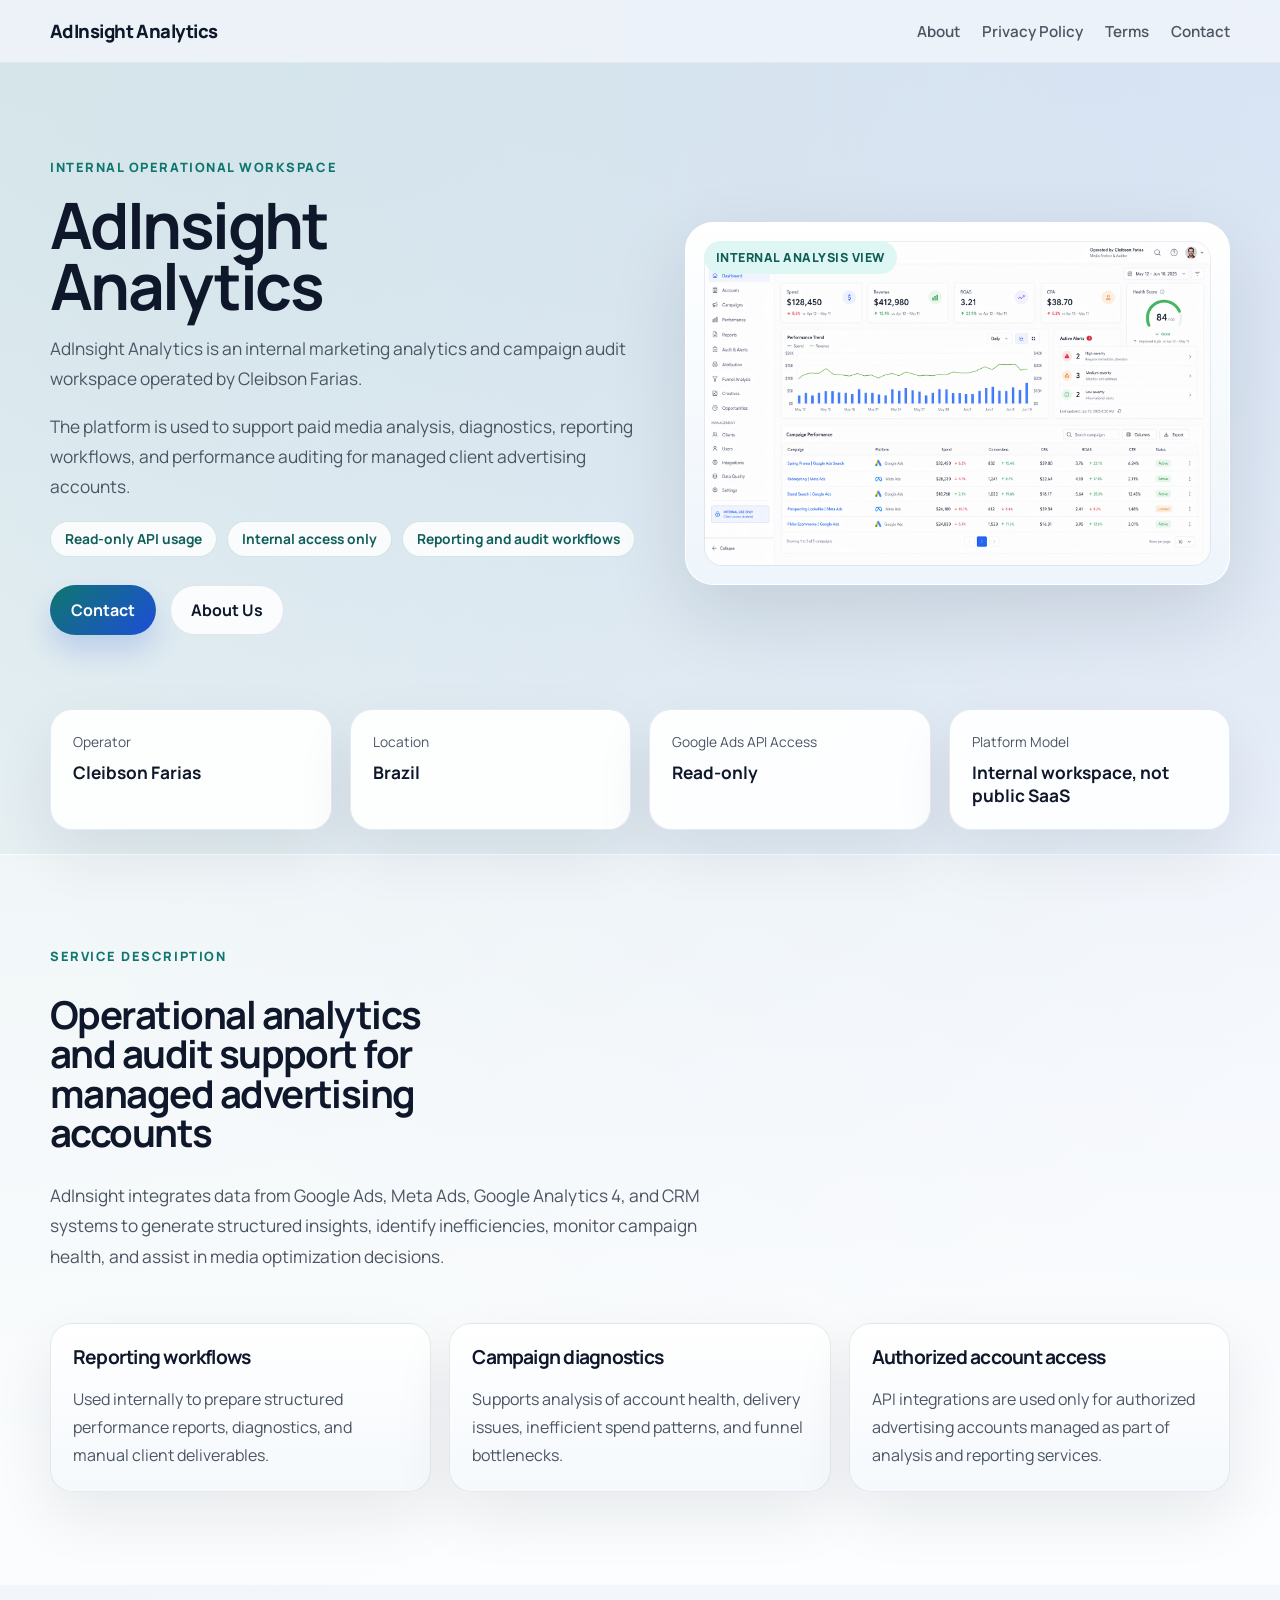
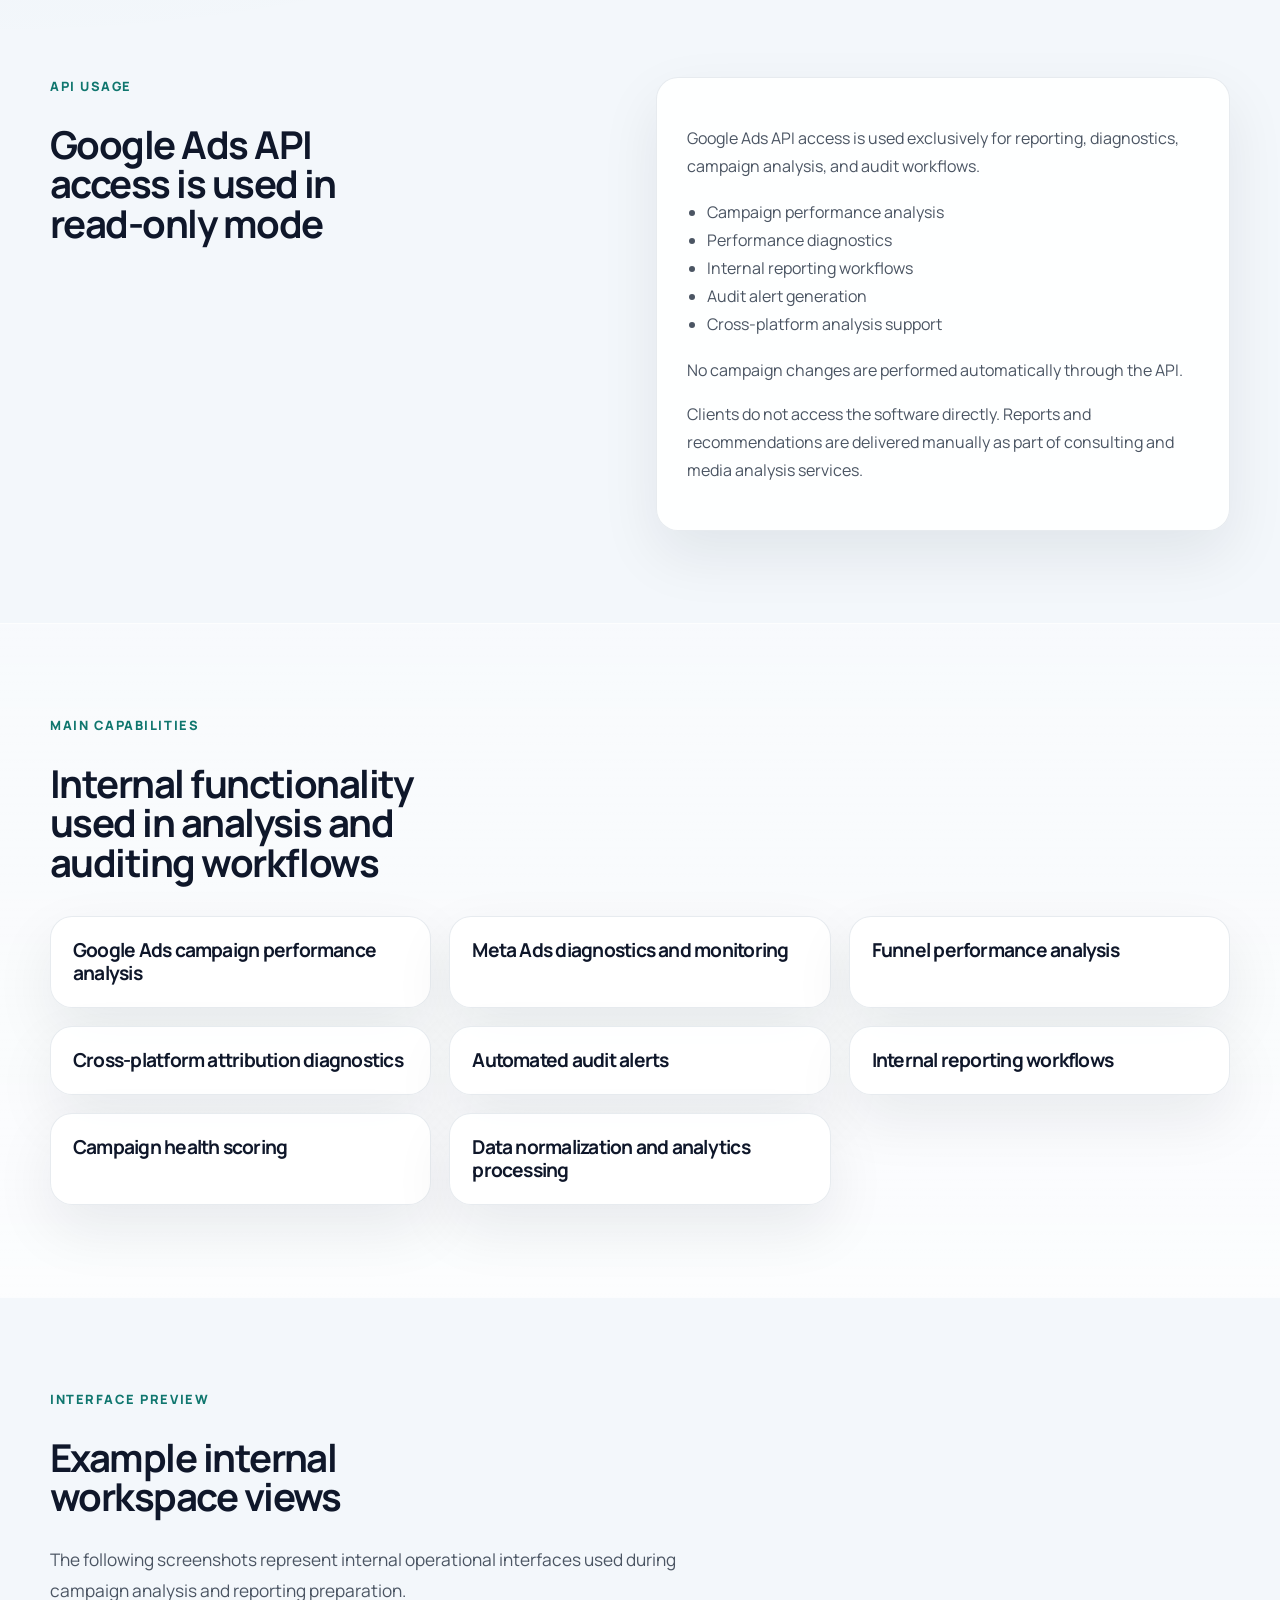
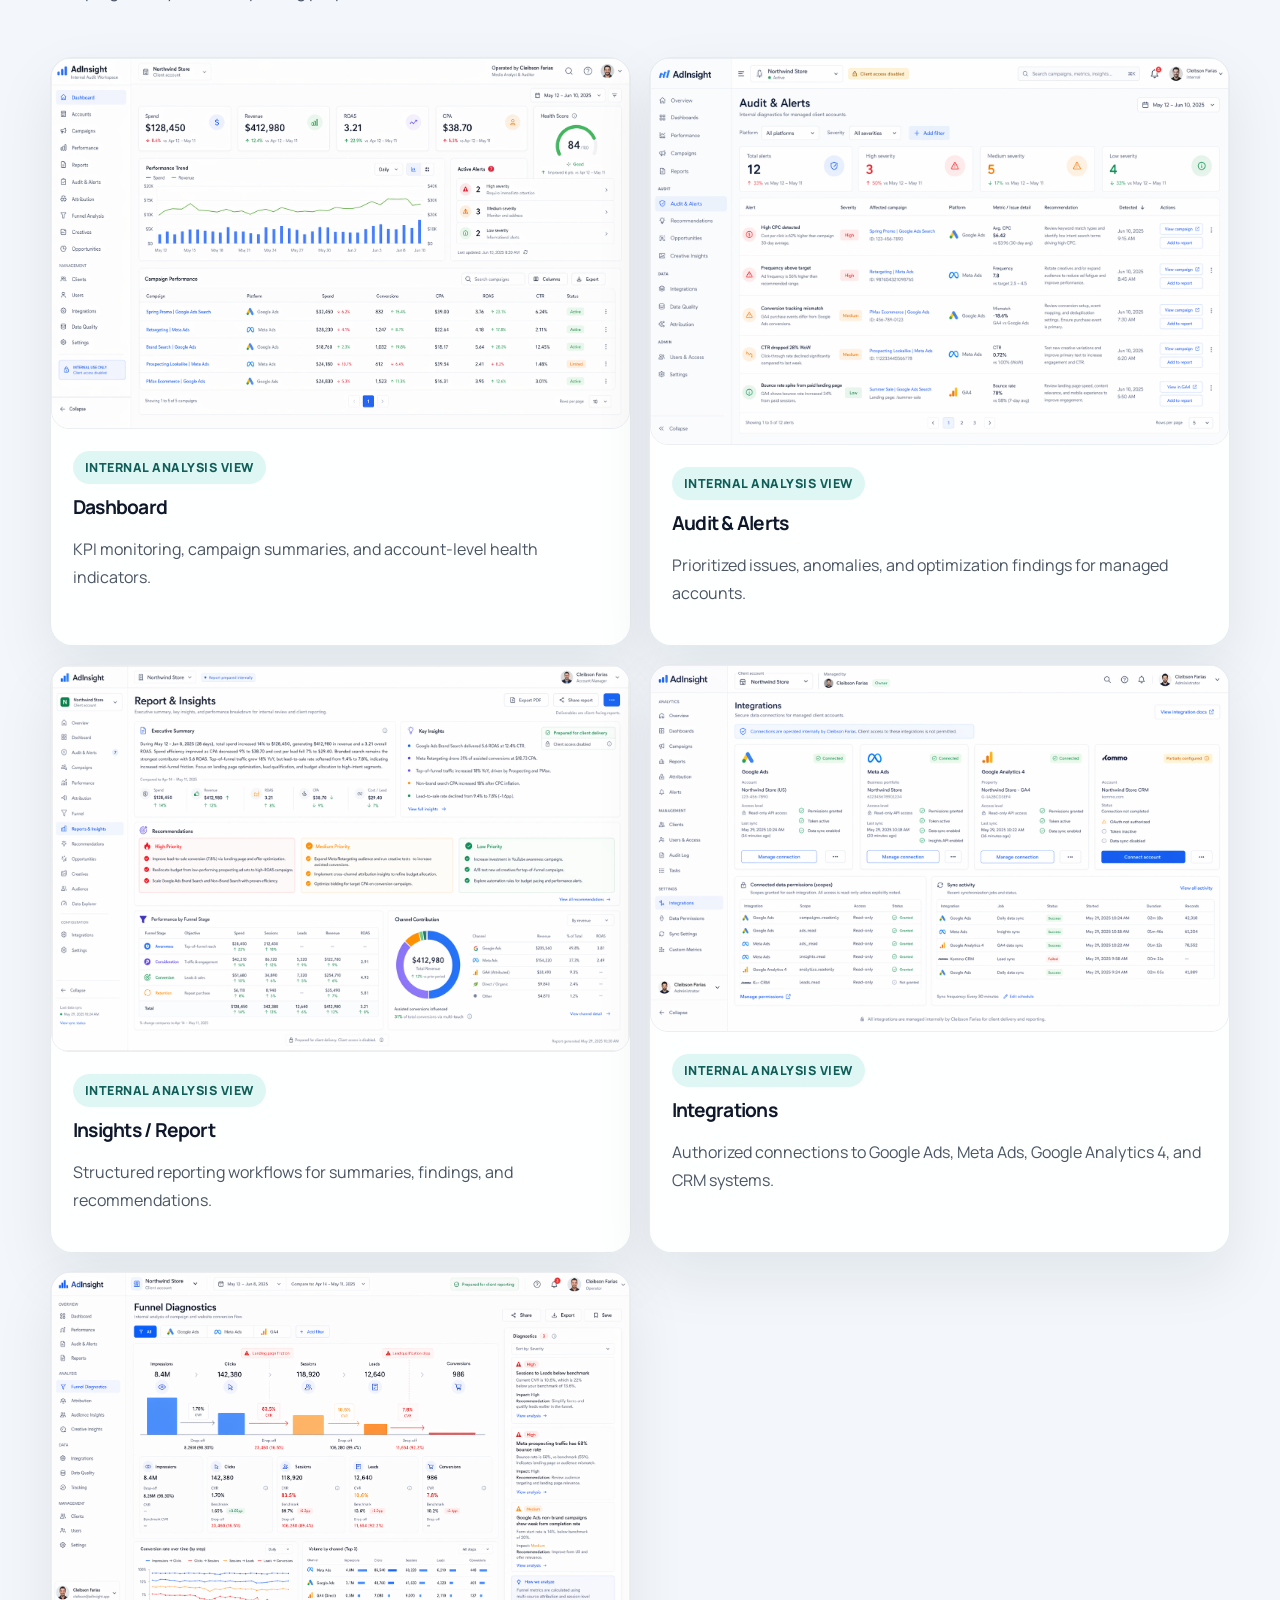
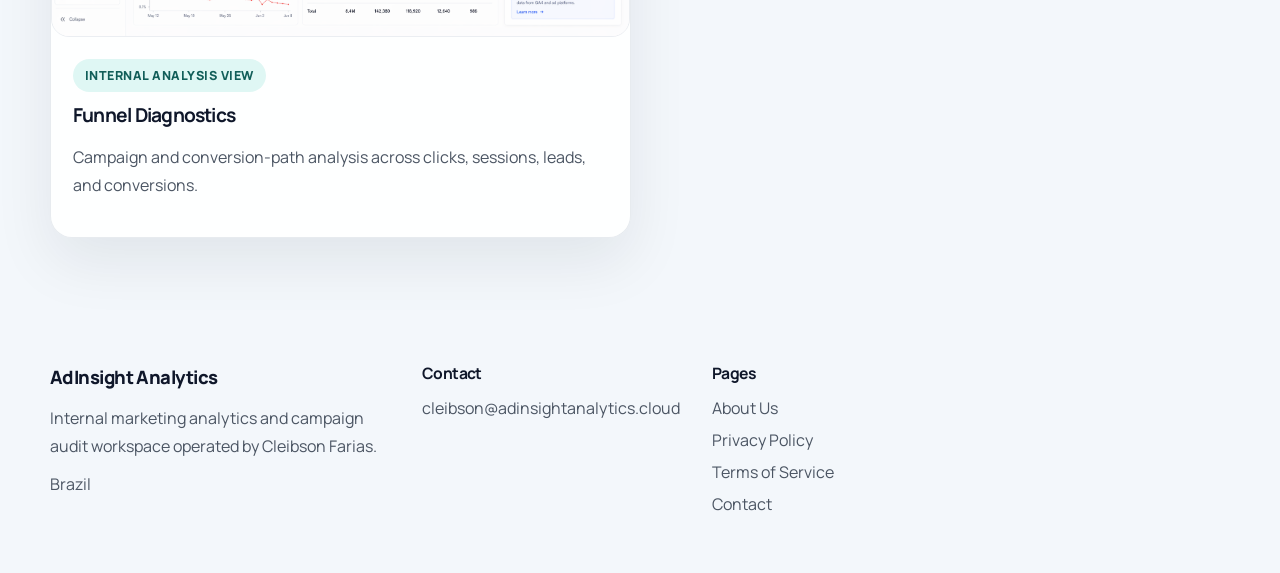
==== commit 436774a2: "Add files via upload" ====
--- a/index.html
+++ b/index.html
@@ -3,17 +3,17 @@
 <head>
     <meta charset="UTF-8">
     <meta name="viewport" content="width=device-width, initial-scale=1.0">
-    <title>AdInsight | Internal Paid Media Audit Platform</title>
+    <title>AdInsight Analytics | Internal Marketing Analytics Workspace</title>
     <meta
         name="description"
-        content="AdInsight is an internal paid media audit and analytics platform used by Cleibson Farias to analyze managed client accounts and deliver reports, diagnostics, and recommendations."
+        content="AdInsight Analytics is an internal marketing analytics and campaign audit workspace operated by Cleibson Farias for reporting, diagnostics, and performance analysis."
     >
     <meta name="theme-color" content="#f3f7fb">
-    <meta property="og:title" content="AdInsight | Internal Paid Media Audit Platform">
-    <meta property="og:description" content="Internal paid media audit and analytics platform used to analyze managed Google Ads, Meta Ads, and GA4 accounts.">
+    <meta property="og:title" content="AdInsight Analytics | Internal Marketing Analytics Workspace">
+    <meta property="og:description" content="Internal campaign analytics, reporting, diagnostics, and audit workflows for managed advertising accounts.">
     <meta property="og:type" content="website">
-    <meta property="og:url" content="http://adinsightanalytics.cloud/">
-    <meta property="og:image" content="http://adinsightanalytics.cloud/images/dashboard.png">
+    <meta property="og:url" content="https://adinsightanalytics.cloud/">
+    <meta property="og:image" content="https://adinsightanalytics.cloud/images/dashboard.png">
     <link rel="preconnect" href="https://fonts.googleapis.com">
     <link rel="preconnect" href="https://fonts.gstatic.com" crossorigin>
     <link href="https://fonts.googleapis.com/css2?family=Manrope:wght@400;500;600;700;800&display=swap" rel="stylesheet">
@@ -22,63 +22,42 @@
 <body>
 <header class="site-header">
     <div class="container header-inner">
-        <a class="brand" href="./">AdInsight</a>
+        <a class="brand" href="./">AdInsight Analytics</a>
         <nav class="nav">
-            <a href="#how-it-works">How It Works</a>
-            <a href="#google-ads-api">Google Ads API</a>
-            <a href="#internal-operations">Operations</a>
-            <a href="#product-preview">Product Preview</a>
-            <a href="#service-model">Service Model</a>
-            <a href="mailto:cleibson@adinsightanalytics.cloud" class="nav-cta">Contact</a>
+            <a href="./about.html">About</a>
+            <a href="./privacy-policy.html">Privacy Policy</a>
+            <a href="./terms.html">Terms</a>
+            <a href="./contact.html">Contact</a>
         </nav>
     </div>
 </header>
 
 <main>
-    <section class="hero">
+    <section class="hero hero-compact">
         <div class="container hero-grid">
             <div class="hero-copy">
-                <div class="eyebrow">Internal platform. Managed service delivery.</div>
-                <h1>AdInsight - Paid Media Audit &amp; Analytics Platform</h1>
+                <div class="eyebrow">Internal Operational Workspace</div>
+                <h1>AdInsight Analytics</h1>
                 <p class="hero-subtitle">
-                    AdInsight is an internal platform used to analyze Google Ads, Meta Ads, and GA4 data,
-                    generating diagnostics, alerts, and performance insights for managed client accounts.
+                    AdInsight Analytics is an internal marketing analytics and campaign audit workspace operated by Cleibson Farias.
+                </p>
+                <p class="hero-subtitle">
+                    The platform is used to support paid media analysis, diagnostics, reporting workflows, and performance auditing for managed client advertising accounts.
                 </p>
                 <div class="hero-tags">
-                    <span>Internal use only</span>
-                    <span>Google Ads API read-only</span>
-                    <span>No public client login</span>
+                    <span>Read-only API usage</span>
+                    <span>Internal access only</span>
+                    <span>Reporting and audit workflows</span>
                 </div>
                 <div class="hero-cta">
-                    <a class="button button-primary" href="mailto:cleibson@adinsightanalytics.cloud?subject=Request%20Analysis">Request Analysis</a>
-                    <a class="button button-secondary" href="mailto:cleibson@adinsightanalytics.cloud">Contact</a>
-                </div>
-                <p class="hero-note">
-                    Clients do not log into the platform directly. Reports, findings, and recommendations are delivered as part of the service.
-                </p>
-                <div class="hero-metrics">
-                    <article class="metric-card">
-                        <span>Managed Ad Spend</span>
-                        <strong>$128.4k</strong>
-                    </article>
-                    <article class="metric-card">
-                        <span>Average Health Score</span>
-                        <strong>84/100</strong>
-                    </article>
-                    <article class="metric-card">
-                        <span>Alerts Resolved</span>
-                        <strong>73 this quarter</strong>
-                    </article>
-                    <article class="metric-card">
-                        <span>Data Sources</span>
-                        <strong>Google Ads, Meta Ads, GA4</strong>
-                    </article>
+                    <a class="button button-primary" href="./contact.html">Contact</a>
+                    <a class="button button-secondary" href="./about.html">About Us</a>
                 </div>
             </div>
             <div class="hero-visual">
                 <div class="visual-frame">
                     <div class="visual-badge">Internal analysis view</div>
-                    <img src="./images/dashboard.png" alt="AdInsight internal dashboard preview">
+                    <img src="./images/dashboard.png" alt="AdInsight Analytics internal dashboard">
                 </div>
             </div>
         </div>
@@ -87,278 +66,118 @@
     <section class="signals-strip">
         <div class="container signals-grid">
             <article class="signal-card">
+                <span>Operator</span>
+                <strong>Cleibson Farias</strong>
+            </article>
+            <article class="signal-card">
+                <span>Location</span>
+                <strong>Brazil</strong>
+            </article>
+            <article class="signal-card">
                 <span>Google Ads API Access</span>
                 <strong>Read-only</strong>
             </article>
             <article class="signal-card">
-                <span>Client Delivery Model</span>
-                <strong>Reports, not logins</strong>
-            </article>
-            <article class="signal-card">
-                <span>Connected Sources</span>
-                <strong>Google Ads, Meta Ads, GA4, Kommo</strong>
-            </article>
-            <article class="signal-card">
-                <span>Operational Use</span>
-                <strong>Managed client environments</strong>
-            </article>
-        </div>
-    </section>
-
-    <section class="section section-alt" id="how-it-works">
+                <span>Platform Model</span>
+                <strong>Internal workspace, not public SaaS</strong>
+            </article>
+        </div>
+    </section>
+
+    <section class="section section-alt">
         <div class="container">
             <div class="section-heading">
-                <div class="eyebrow">Workflow</div>
-                <h2>How AdInsight supports client analysis delivery</h2>
-                <p>The process is built around internal analysis operations, secure data access, and structured reporting for managed accounts.</p>
-            </div>
-            <div class="steps-grid">
-                <article class="step-card">
-                    <span class="step-number">01</span>
-                    <h3>Client accounts are connected</h3>
-                    <p>Advertising accounts from Google Ads, Meta Ads, and GA4 are securely connected and authorized for managed client environments.</p>
-                </article>
-                <article class="step-card">
-                    <span class="step-number">02</span>
-                    <h3>Data synchronization</h3>
-                    <p>Performance data such as impressions, clicks, cost, conversions, and session quality signals is collected automatically.</p>
-                </article>
-                <article class="step-card">
-                    <span class="step-number">03</span>
-                    <h3>Data normalization</h3>
-                    <p>Channel data is standardized into a shared structure so campaign, funnel, and account-level analysis stays consistent.</p>
-                </article>
-                <article class="step-card">
-                    <span class="step-number">04</span>
-                    <h3>Automated audit and diagnostics</h3>
-                    <p>AdInsight applies rules, scoring models, and diagnostics to detect inefficiencies, anomalies, and optimization opportunities.</p>
-                </article>
-                <article class="step-card">
-                    <span class="step-number">05</span>
-                    <h3>Report delivery</h3>
-                    <p>Clients receive structured reports, findings, insights, and recommendations prepared from the internal analysis workflow.</p>
-                </article>
-            </div>
-        </div>
-    </section>
-
-    <section class="section" id="internal-operations">
+                <div class="eyebrow">Service Description</div>
+                <h2>Operational analytics and audit support for managed advertising accounts</h2>
+                <p>
+                    AdInsight integrates data from Google Ads, Meta Ads, Google Analytics 4, and CRM systems to generate structured insights, identify inefficiencies, monitor campaign health, and assist in media optimization decisions.
+                </p>
+            </div>
+            <div class="highlight-grid">
+                <article class="highlight-card">
+                    <h3>Reporting workflows</h3>
+                    <p>Used internally to prepare structured performance reports, diagnostics, and manual client deliverables.</p>
+                </article>
+                <article class="highlight-card">
+                    <h3>Campaign diagnostics</h3>
+                    <p>Supports analysis of account health, delivery issues, inefficient spend patterns, and funnel bottlenecks.</p>
+                </article>
+                <article class="highlight-card">
+                    <h3>Authorized account access</h3>
+                    <p>API integrations are used only for authorized advertising accounts managed as part of analysis and reporting services.</p>
+                </article>
+            </div>
+        </div>
+    </section>
+
+    <section class="section">
+        <div class="container split-section">
+            <div class="section-heading narrow">
+                <div class="eyebrow">API Usage</div>
+                <h2>Google Ads API access is used in read-only mode</h2>
+            </div>
+            <div class="compliance-card">
+                <p>Google Ads API access is used exclusively for reporting, diagnostics, campaign analysis, and audit workflows.</p>
+                <ul class="check-list">
+                    <li>Campaign performance analysis</li>
+                    <li>Performance diagnostics</li>
+                    <li>Internal reporting workflows</li>
+                    <li>Audit alert generation</li>
+                    <li>Cross-platform analysis support</li>
+                </ul>
+                <p>No campaign changes are performed automatically through the API.</p>
+                <p>Clients do not access the software directly. Reports and recommendations are delivered manually as part of consulting and media analysis services.</p>
+            </div>
+        </div>
+    </section>
+
+    <section class="section section-alt">
         <div class="container">
             <div class="section-heading">
-                <div class="eyebrow">Internal Operations</div>
-                <h2>Purpose-built for internal auditing and service delivery</h2>
-                <p>AdInsight is positioned as proprietary internal software that supports managed analysis workflows rather than a self-service SaaS product.</p>
-            </div>
-            <div class="highlight-grid">
-                <article class="highlight-card">
-                    <h3>Deterministic diagnostics</h3>
-                    <p>Scoring, anomaly checks, and rule evaluation are applied before insights are written into client-facing deliverables.</p>
-                </article>
-                <article class="highlight-card">
-                    <h3>Cross-channel normalization</h3>
-                    <p>Campaign and funnel data is standardized so Google Ads, Meta Ads, and GA4 can be evaluated using comparable logic.</p>
-                </article>
-                <article class="highlight-card">
-                    <h3>Service-led output</h3>
-                    <p>The platform supports Cleibson Farias internally while clients receive analysis, recommendations, and structured reporting.</p>
-                </article>
-            </div>
-        </div>
-    </section>
-
-    <section class="section" id="google-ads-api">
-        <div class="container split-section">
-            <div class="section-heading narrow">
-                <div class="eyebrow">Compliance</div>
-                <h2>Use of the Google Ads API</h2>
-            </div>
-            <div class="compliance-card">
-                <p>
-                    AdInsight uses the Google Ads API in read-only mode to securely access campaign performance data such as impressions, clicks, cost, and conversions.
-                </p>
-                <p>This data is used exclusively to:</p>
-                <ul class="check-list">
-                    <li>Analyze campaign performance</li>
-                    <li>Detect inefficiencies and anomalies</li>
-                    <li>Generate audit reports and diagnostics</li>
-                    <li>Produce insights and recommendations for client accounts</li>
-                </ul>
-                <p>
-                    AdInsight does not make changes to client campaigns and does not provide public access to the platform. The platform is used internally to support marketing analysis services.
-                </p>
-                <div class="compliance-badges">
-                    <span>Read-only usage</span>
-                    <span>Managed client accounts</span>
-                    <span>Internal operator workflow</span>
-                </div>
-            </div>
-        </div>
-    </section>
-
-    <section class="section section-alt" id="features">
+                <div class="eyebrow">Main Capabilities</div>
+                <h2>Internal functionality used in analysis and auditing workflows</h2>
+            </div>
+            <div class="feature-grid">
+                <article class="feature-card"><h3>Google Ads campaign performance analysis</h3></article>
+                <article class="feature-card"><h3>Meta Ads diagnostics and monitoring</h3></article>
+                <article class="feature-card"><h3>Funnel performance analysis</h3></article>
+                <article class="feature-card"><h3>Cross-platform attribution diagnostics</h3></article>
+                <article class="feature-card"><h3>Automated audit alerts</h3></article>
+                <article class="feature-card"><h3>Internal reporting workflows</h3></article>
+                <article class="feature-card"><h3>Campaign health scoring</h3></article>
+                <article class="feature-card"><h3>Data normalization and analytics processing</h3></article>
+            </div>
+        </div>
+    </section>
+
+    <section class="section">
         <div class="container">
             <div class="section-heading">
-                <div class="eyebrow">Capabilities</div>
-                <h2>Internal software built for audit accuracy and reporting clarity</h2>
-                <p>Every feature supports analysis quality, reproducible diagnostics, and actionable service deliverables.</p>
-            </div>
-            <div class="feature-grid">
-                <article class="feature-card">
-                    <h3>Automated Audit Engine</h3>
-                    <p>Detects high CPC, low CTR, tracking inconsistencies, spend spikes, delivery issues, and week-over-week performance drops.</p>
-                </article>
-                <article class="feature-card">
-                    <h3>Cross-Platform Analysis</h3>
-                    <p>Unifies Google Ads, Meta Ads, and GA4 data to compare channel efficiency using a consistent analytical model.</p>
-                </article>
-                <article class="feature-card">
-                    <h3>Funnel Diagnostics</h3>
-                    <p>Maps the path from click to conversion to reveal landing-page friction, lead-quality gaps, and downstream drop-offs.</p>
-                </article>
-                <article class="feature-card">
-                    <h3>Performance Scoring</h3>
-                    <p>Calculates structured health scores for managed accounts using deterministic rules, benchmarks, and anomaly weighting.</p>
-                </article>
-                <article class="feature-card">
-                    <h3>Alerts &amp; Recommendations</h3>
-                    <p>Produces prioritized findings and practical optimization recommendations for client reporting and action plans.</p>
-                </article>
-            </div>
-        </div>
-    </section>
-
-    <section class="section" id="product-preview">
-        <div class="container">
-            <div class="section-heading">
-                <div class="eyebrow">Product Preview</div>
-                <h2>Internal analysis views used to prepare client deliverables</h2>
-                <p>The screenshots below represent internal operational screens, not a client login experience.</p>
+                <div class="eyebrow">Interface Preview</div>
+                <h2>Example internal workspace views</h2>
+                <p>The following screenshots represent internal operational interfaces used during campaign analysis and reporting preparation.</p>
             </div>
             <div class="preview-grid">
                 <article class="preview-card">
                     <img src="./images/dashboard.png" alt="Dashboard screen">
-                    <div class="preview-copy">
-                        <div class="preview-meta">Internal analysis view</div>
-                        <h3>Dashboard</h3>
-                        <p>Internal KPI overview with spend, revenue, ROAS, CPA, health score, active alerts, and campaign-level performance.</p>
-                    </div>
-                </article>
-                <article class="preview-card">
-                    <img src="./images/alerts.png" alt="Audit and alerts screen">
-                    <div class="preview-copy">
-                        <div class="preview-meta">Internal analysis view</div>
-                        <h3>Audit &amp; Alerts</h3>
-                        <p>Internal diagnostics queue highlighting issues such as high CPC, weak CTR, tracking mismatches, and media inefficiencies.</p>
-                    </div>
-                </article>
-                <article class="preview-card">
-                    <img src="./images/insights.png" alt="Insights report screen">
-                    <div class="preview-copy">
-                        <div class="preview-meta">Internal analysis view</div>
-                        <h3>Insights / Report</h3>
-                        <p>Structured reporting view used to prepare executive summaries, findings, and recommendations for client delivery.</p>
-                    </div>
+                    <div class="preview-copy"><div class="preview-meta">Internal analysis view</div><h3>Dashboard</h3><p>KPI monitoring, campaign summaries, and account-level health indicators.</p></div>
+                </article>
+                <article class="preview-card">
+                    <img src="./images/alerts.png" alt="Audit alerts screen">
+                    <div class="preview-copy"><div class="preview-meta">Internal analysis view</div><h3>Audit &amp; Alerts</h3><p>Prioritized issues, anomalies, and optimization findings for managed accounts.</p></div>
+                </article>
+                <article class="preview-card">
+                    <img src="./images/insights.png" alt="Reporting screen">
+                    <div class="preview-copy"><div class="preview-meta">Internal analysis view</div><h3>Insights / Report</h3><p>Structured reporting workflows for summaries, findings, and recommendations.</p></div>
                 </article>
                 <article class="preview-card">
                     <img src="./images/integrations.png" alt="Integrations screen">
-                    <div class="preview-copy">
-                        <div class="preview-meta">Internal analysis view</div>
-                        <h3>Integrations</h3>
-                        <p>Connection management for Google Ads, Meta Ads, Google Analytics 4, and Kommo CRM within managed service workflows.</p>
-                    </div>
+                    <div class="preview-copy"><div class="preview-meta">Internal analysis view</div><h3>Integrations</h3><p>Authorized connections to Google Ads, Meta Ads, Google Analytics 4, and CRM systems.</p></div>
                 </article>
                 <article class="preview-card">
                     <img src="./images/funnel.png" alt="Funnel diagnostics screen">
-                    <div class="preview-copy">
-                        <div class="preview-meta">Internal analysis view</div>
-                        <h3>Funnel Diagnostics</h3>
-                        <p>Conversion-flow analysis exposing bottlenecks between impressions, clicks, sessions, leads, and final conversions.</p>
-                    </div>
-                </article>
-            </div>
-        </div>
-    </section>
-
-    <section class="section section-alt" id="integrations">
-        <div class="container split-section integrations-layout">
-            <div class="section-heading narrow">
-                <div class="eyebrow">Integrations</div>
-                <h2>Connected sources across paid media and analytics workflows</h2>
-                <p>AdInsight connects to advertising and analytics platforms to collect and analyze performance data across channels.</p>
-            </div>
-            <div class="integration-list">
-                <article class="integration-card">
-                    <h3>Google Ads</h3>
-                    <p>Read-only campaign performance data</p>
-                </article>
-                <article class="integration-card">
-                    <h3>Meta Ads</h3>
-                    <p>Paid social delivery and conversion signals</p>
-                </article>
-                <article class="integration-card">
-                    <h3>Google Analytics 4</h3>
-                    <p>Session behavior and funnel validation</p>
-                </article>
-                <article class="integration-card">
-                    <h3>Kommo CRM</h3>
-                    <p>Lead and pipeline context for reporting</p>
-                </article>
-            </div>
-        </div>
-    </section>
-
-    <section class="section" id="service-model">
-        <div class="container service-grid">
-            <div class="service-card service-card-primary">
-                <div class="eyebrow">Service Positioning</div>
-                <h2>How clients receive value</h2>
-                <p>
-                    AdInsight is used internally to support paid media analysis services. Clients do not access the platform directly. Instead, they receive:
-                </p>
-                <ul class="check-list">
-                    <li>Performance reports</li>
-                    <li>Audit findings</li>
-                    <li>Diagnostics</li>
-                    <li>Optimization recommendations</li>
-                </ul>
-            </div>
-            <div class="service-card">
-                <div class="eyebrow">Credibility</div>
-                <h2>Real business use case</h2>
-                <p>
-                    AdInsight is currently used in real client environments to analyze and audit paid media performance across Google Ads, Meta Ads, GA4, and CRM-linked reporting workflows.
-                </p>
-                <p>
-                    The platform exists to support operational analysis and report generation for managed accounts, not as a public self-service application.
-                </p>
-            </div>
-        </div>
-        <div class="deliverables-grid">
-            <article class="deliverable-card">
-                <h3>Executive report</h3>
-                <p>High-level performance summary, account health, efficiency trends, and top strategic actions.</p>
-            </article>
-            <article class="deliverable-card">
-                <h3>Audit findings</h3>
-                <p>Prioritized issues such as CPC inflation, CTR drops, tracking inconsistencies, and conversion bottlenecks.</p>
-            </article>
-            <article class="deliverable-card">
-                <h3>Optimization roadmap</h3>
-                <p>Actionable next steps grouped by priority and platform, prepared for implementation and account follow-up.</p>
-            </article>
-        </div>
-    </section>
-
-    <section class="section final-cta">
-        <div class="container final-cta-card">
-            <div>
-                <div class="eyebrow">Contact</div>
-                <h2>Request an analysis workflow review</h2>
-                <p>For managed client account analysis, reporting support, or compliance clarification, contact Cleibson Farias directly.</p>
-            </div>
-            <div class="hero-cta">
-                <a class="button button-primary" href="mailto:cleibson@adinsightanalytics.cloud?subject=AdInsight%20Analysis%20Request">Request Analysis</a>
-                <a class="button button-secondary" href="mailto:cleibson@adinsightanalytics.cloud">Contact</a>
+                    <div class="preview-copy"><div class="preview-meta">Internal analysis view</div><h3>Funnel Diagnostics</h3><p>Campaign and conversion-path analysis across clicks, sessions, leads, and conversions.</p></div>
+                </article>
             </div>
         </div>
     </section>
@@ -367,21 +186,20 @@
 <footer class="site-footer">
     <div class="container footer-grid">
         <div>
-            <div class="brand footer-brand">AdInsight</div>
-            <p>AdInsight is an internal analytics and audit platform used to support paid media performance analysis.</p>
+            <div class="brand footer-brand">AdInsight Analytics</div>
+            <p>Internal marketing analytics and campaign audit workspace operated by Cleibson Farias.</p>
+            <p>Brazil</p>
         </div>
         <div>
             <h3>Contact</h3>
             <a href="mailto:cleibson@adinsightanalytics.cloud">cleibson@adinsightanalytics.cloud</a>
         </div>
         <div>
-            <h3>Legal</h3>
+            <h3>Pages</h3>
+            <a href="./about.html">About Us</a>
             <a href="./privacy-policy.html">Privacy Policy</a>
-            <a href="./terms-of-service.html">Terms of Service</a>
-        </div>
-        <div>
-            <h3>Positioning</h3>
-            <p>Built and operated by Cleibson Farias</p>
+            <a href="./terms.html">Terms of Service</a>
+            <a href="./contact.html">Contact</a>
         </div>
     </div>
 </footer>
--- a/site.css
+++ b/site.css
@@ -38,6 +38,7 @@
 .nav a { color: var(--muted); font-size: 0.95rem; font-weight: 600; }
 .nav-cta { color: var(--text) !important; }
 .hero, .section { padding: 92px 0; }
+.hero-compact { padding-bottom: 56px; }
 .section-alt {
     background: linear-gradient(180deg, rgba(255, 255, 255, 0.42), rgba(255, 255, 255, 0.72));
     border-top: 1px solid rgba(255, 255, 255, 0.52);
@@ -125,7 +126,10 @@
 .footer-grid a, .footer-grid p { display: block; margin: 0 0 10px; color: var(--muted); }
 .footer-brand { margin-bottom: 14px; }
 .legal-page { min-height: 100vh; display: grid; place-items: center; padding: 40px 0; }
+.legal-page-top { min-height: auto; place-items: start; padding: 72px 0; }
 .legal-back { display: inline-flex; margin-bottom: 18px; font-weight: 700; color: var(--secondary); }
+.legal-card h2 { margin-top: 26px; margin-bottom: 10px; font-size: 1.4rem; max-width: none; }
+.legal-card p:last-child { margin-bottom: 0; }
 @media (max-width: 1100px) {
     .hero-grid, .split-section, .service-grid, .footer-grid, .preview-grid, .feature-grid, .steps-grid, .integration-list, .signals-grid, .highlight-grid, .deliverables-grid {
         grid-template-columns: 1fr;
@@ -138,7 +142,9 @@
     .site-header { position: static; }
     .header-inner, .nav { flex-direction: column; align-items: flex-start; }
     .hero, .section { padding: 64px 0; }
+    .hero-compact { padding-bottom: 36px; }
     .hero-metrics { grid-template-columns: 1fr; }
     .visual-badge { position: static; margin-bottom: 12px; }
     .compliance-card, .service-card, .final-cta-card, .legal-card { padding: 22px; }
+    .legal-page-top { padding: 44px 0; }
 }
